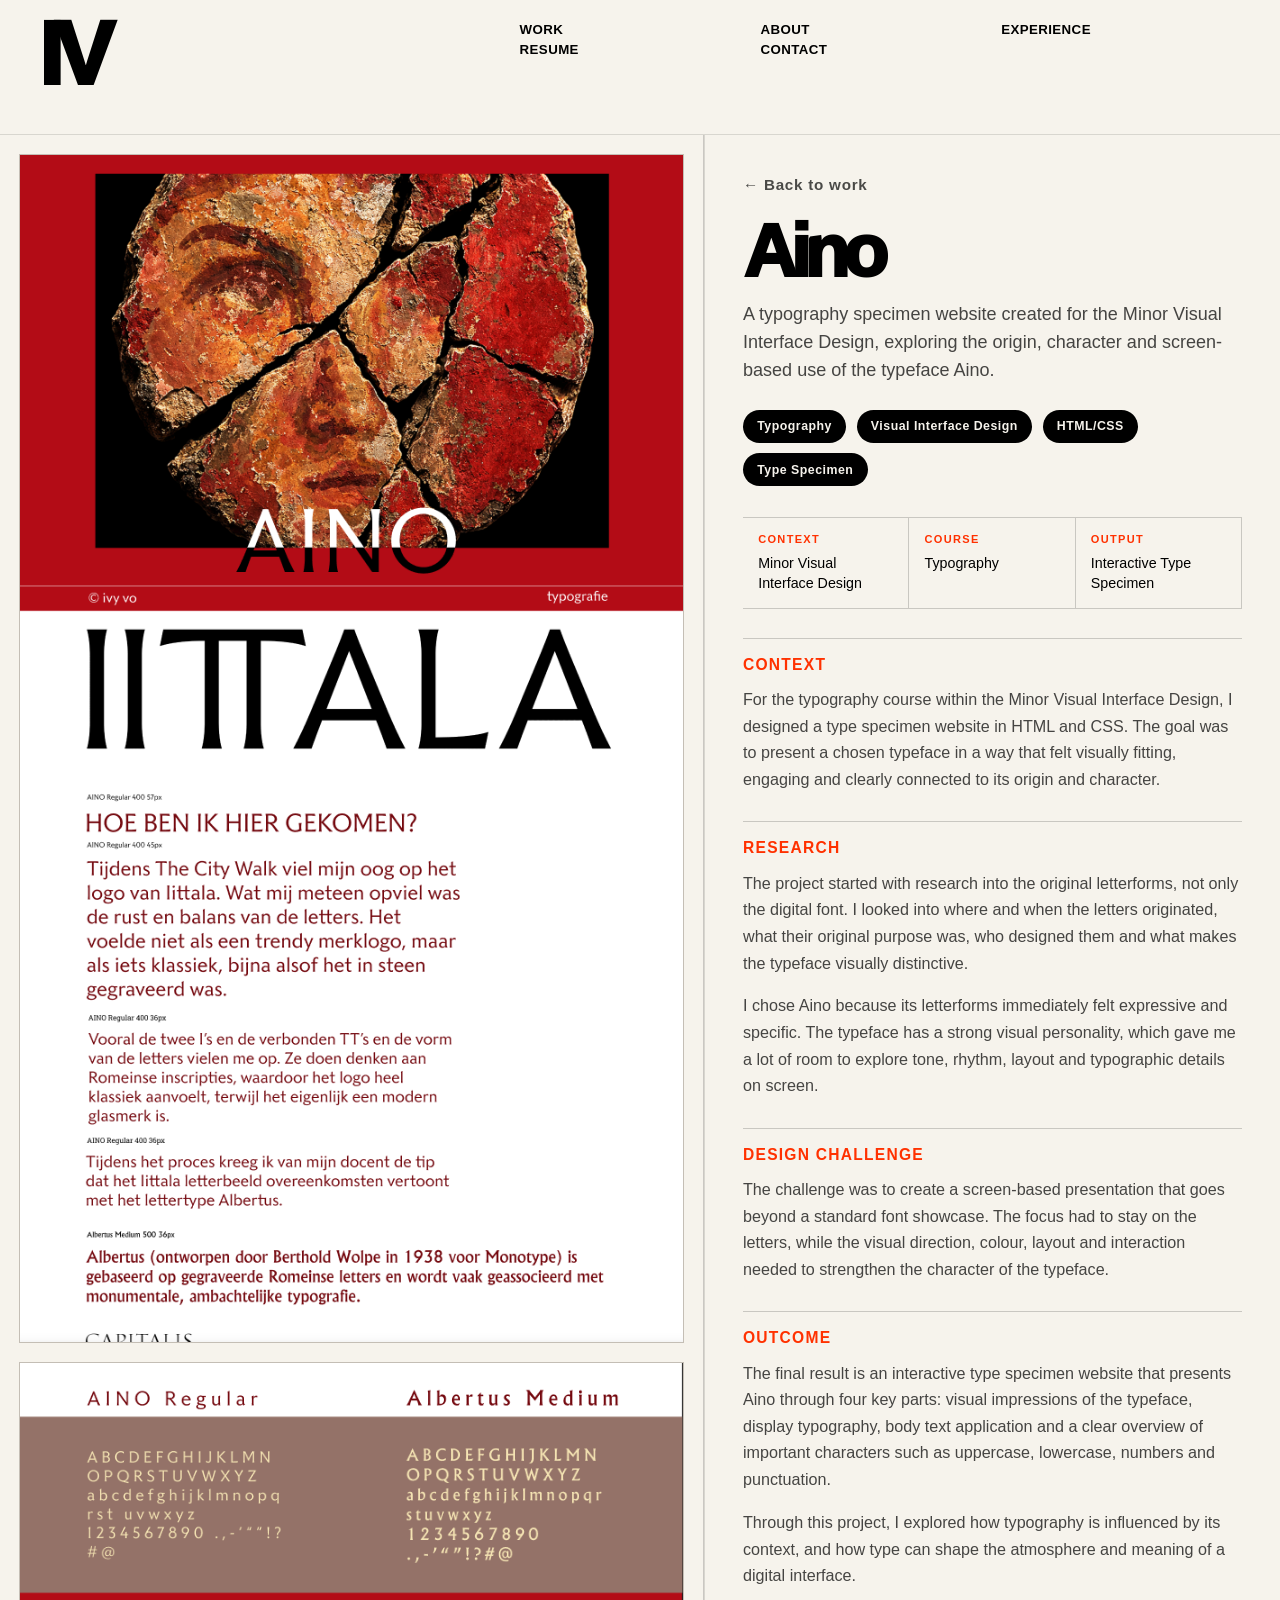
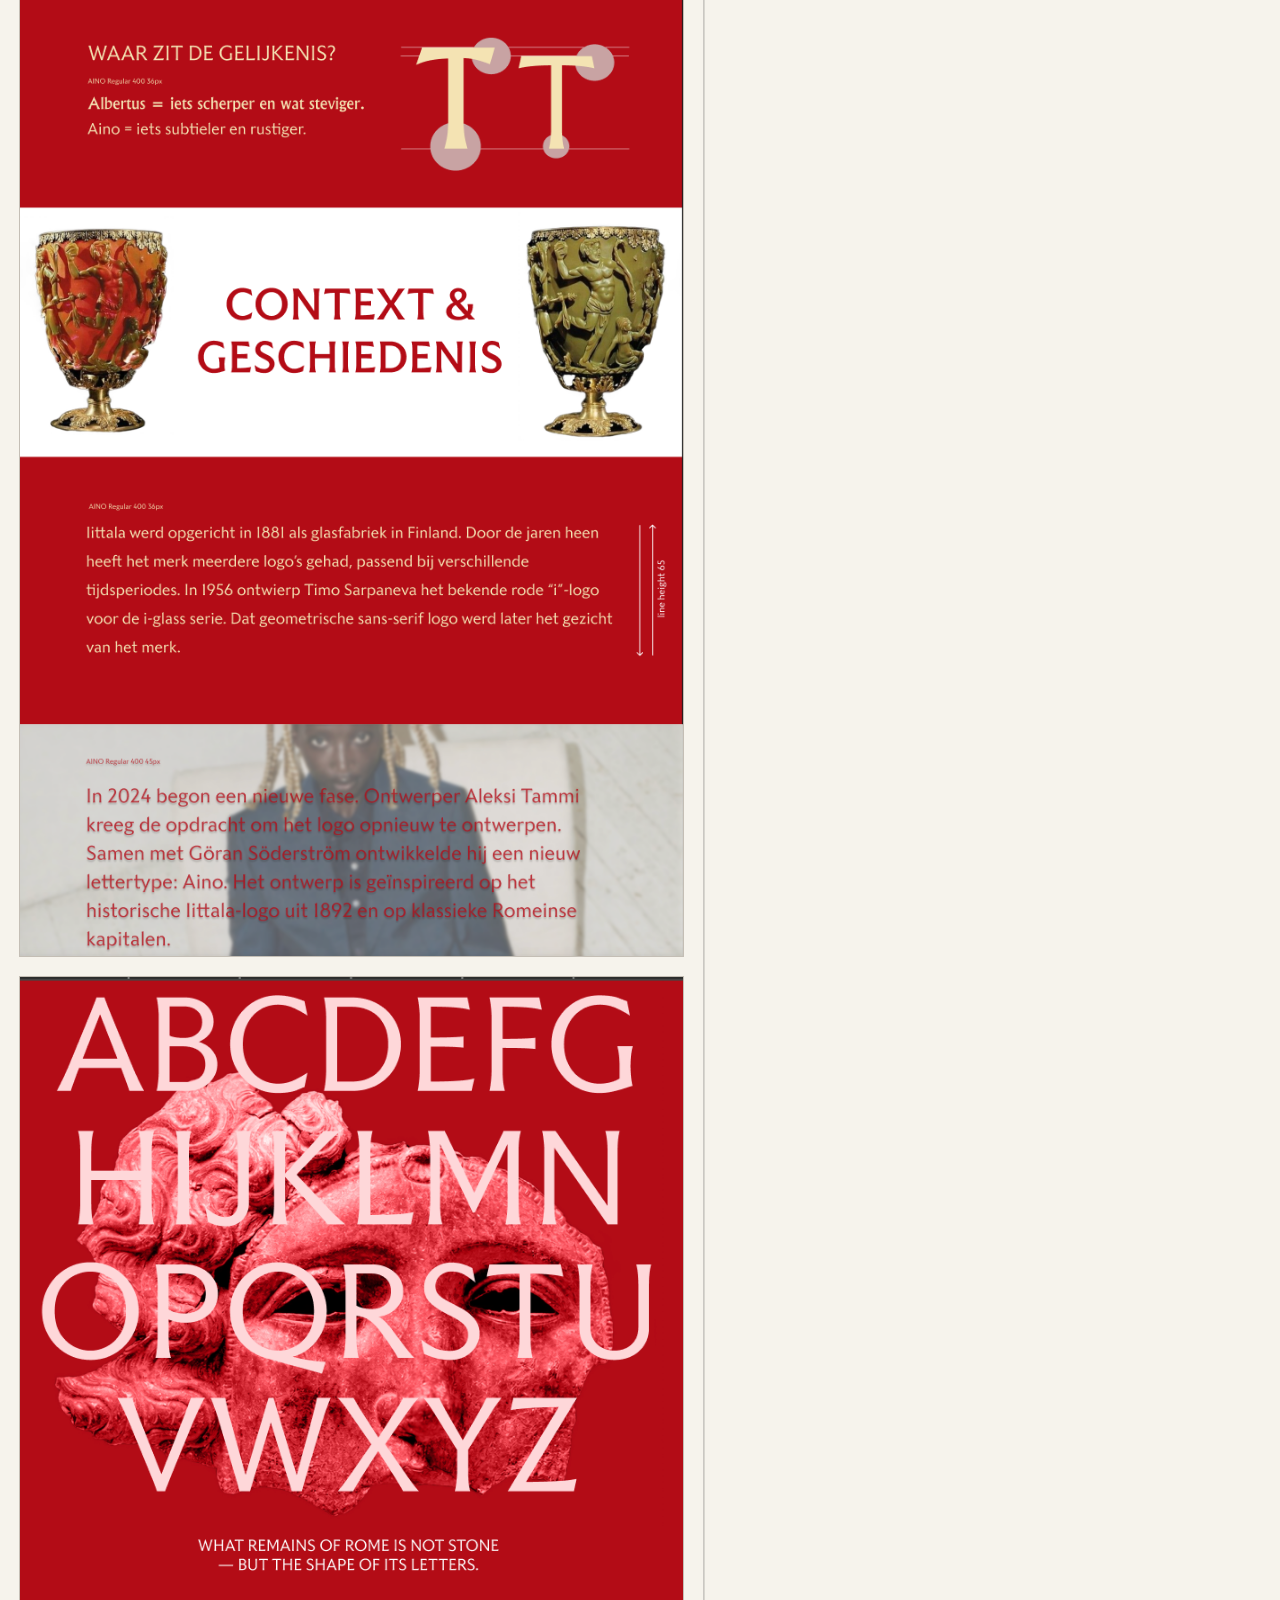
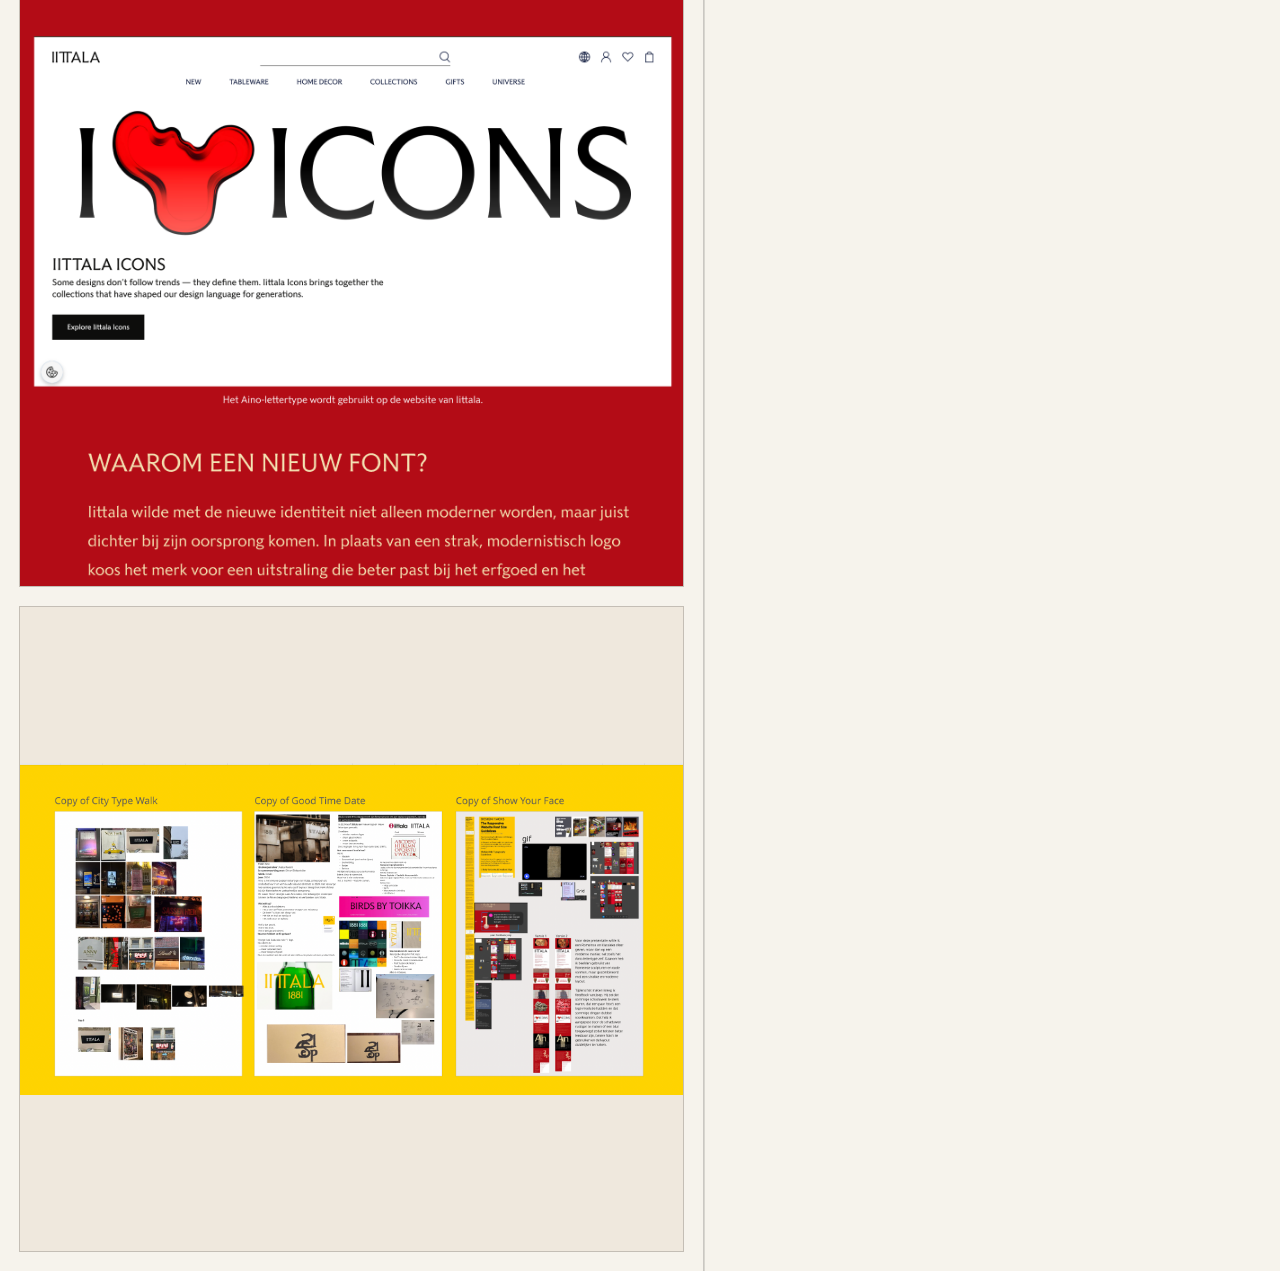
==== aino.html @ 1e5ffb81 "oushh" ====
<!DOCTYPE html>
<html lang="en">
<head>
  <meta charset="UTF-8">

  <meta
    name="viewport"
    content="width=device-width, initial-scale=1.0"
  >

  <title>Aino — Ivy Vo</title>

  <link rel="icon" type="image/png" href="weblogo.png">

  <link rel="stylesheet" href="nav.css">
  <link rel="stylesheet" href="projects.css">
  <link rel="stylesheet" href="style.css">

</head>

<body>

  <!-- NAVBAR -->

  <nav class="top-nav">

    <a href="index.html" class="nav-logo">
      IV
    </a>

    <div class="nav-column desktop-nav">
      <a href="index.html#work">WORK</a>
      <a href="cv.pdf">RESUME</a>
    </div>

    <div class="nav-column desktop-nav">
      <a href="index.html#about">ABOUT</a>
      <a href="index.html#contact">CONTACT</a>
    </div>

    <div class="nav-column desktop-nav">
      <a href="index.html#experience">EXPERIENCE</a>
    </div>

    <button class="menu-toggle" aria-label="Open menu">
      MENU
    </button>

  </nav>

  <!-- MOBILE MENU OVERLAY -->

  <div class="menu-overlay">

    <button class="menu-close" aria-label="Close menu">
      Close ×
    </button>

    <div class="menu-links">

      <a href="index.html#about">
        ABOUT
        <span>01</span>
      </a>

      <a href="index.html#work">
        WORK
        <span>02</span>
      </a>

      <a href="index.html#experience">
        EXPERIENCE
        <span>03</span>
      </a>

      <a href="cv.pdf">
        RESUME
        <span>04</span>
      </a>

      <a href="index.html#contact">
        CONTACT
        <span>05</span>
      </a>

    </div>

    <div class="menu-socials">

      <p>Socials</p>

      <div>
        <a href="https://www.linkedin.com/public-profile/settings/?lipi=urn%3Ali%3Apage%3Ad_flagship3_profile_self_edit_contact_info%3BYmnSw0SLS3mF9ZpnHBcqWw%3D%3D" target="_blank">
          LinkedIn
        </a>

        <a href="mailto:vohtgv@gmail.com">
          Email
        </a>
      </div>

    </div>

  </div>

  <!-- AINO CASE STUDY -->

  <main class="case-page aino-theme">

    <section class="case-media">

      <div class="case-image large reveal-card">
        <img src="img/work/aino-1.png" alt="Aino type specimen website">
      </div>



  <div class="case-image long reveal-card">
    <img src="img/work/aino-2.png" alt="Aino type specimen website">
  </div>
      <div class="case-image reveal-card">
        <img src="img/work/aino-3.png" alt="Aino character overview">
      </div>

      <div class="case-image reveal-card">
        <img src="img/work/miro-aino.png" alt="Aino display type application">
      </div>

     

    </section>

    <aside class="case-info">

      <div class="case-sticky">

        <a href="index.html#work" class="back-link">
          ← Back to work
        </a>

        <h1>
          Aino
        </h1>

        <p class="case-subtitle">
          A typography specimen website created for the Minor Visual Interface Design,
          exploring the origin, character and screen-based use of the typeface Aino.
        </p>

        <div class="case-tags">
          <span>Typography</span>
          <span>Visual Interface Design</span>
          <span>HTML/CSS</span>
          <span>Type Specimen</span>
        </div>

        <div class="case-meta">

          <div>
            <span>Context</span>
            <p>Minor Visual Interface Design</p>
          </div>

          <div>
            <span>Course</span>
            <p>Typography</p>
          </div>

          <div>
            <span>Output</span>
            <p>Interactive Type Specimen</p>
          </div>

        </div>

        <div class="case-text">

          <h2>
            Context
          </h2>

          <p>
            For the typography course within the Minor Visual Interface Design, I designed
            a type specimen website in HTML and CSS. The goal was to present a chosen
            typeface in a way that felt visually fitting, engaging and clearly connected
            to its origin and character.
          </p>

          <h2>
            Research
          </h2>

          <p>
            The project started with research into the original letterforms, not only the
            digital font. I looked into where and when the letters originated, what their
            original purpose was, who designed them and what makes the typeface visually
            distinctive.
          </p>

          <p>
            I chose Aino because its letterforms immediately felt expressive and specific.
            The typeface has a strong visual personality, which gave me a lot of room to
            explore tone, rhythm, layout and typographic details on screen.
          </p>

          <h2>
            Design Challenge
          </h2>

          <p>
            The challenge was to create a screen-based presentation that goes beyond a
            standard font showcase. The focus had to stay on the letters, while the visual
            direction, colour, layout and interaction needed to strengthen the character of
            the typeface.
          </p>

          <h2>
            Outcome
          </h2>

          <p>
            The final result is an interactive type specimen website that presents Aino
            through four key parts: visual impressions of the typeface, display typography,
            body text application and a clear overview of important characters such as
            uppercase, lowercase, numbers and punctuation.
          </p>

          <p>
            Through this project, I explored how typography is influenced by its context,
            and how type can shape the atmosphere and meaning of a digital interface.
          </p>

        </div>

      </div>

    </aside>

  </main>

  <script src="script.js"></script>

</body>
</html>
---- nav.css ----
/* =========================
   NAVBAR
========================= */

.top-nav{
  width:100%;
  height:15vh;

  background:var(--cream);
  color:var(--black);

  display:grid;
  grid-template-columns:2fr 1fr 1fr 1fr;

  align-items:start;

  padding:1.2rem 2rem;

  border-bottom:0.02rem solid rgba(0,0,0,.12);

  position:relative;
  z-index:200;
}

.nav-logo{
  color:var(--black);

  text-decoration:none;

  font-size:clamp(3rem, 7vw, 7rem);

  line-height:.7;

  font-weight:950;

  letter-spacing:-0.1em;
}

.nav-column{
  display:flex;
  flex-direction:column;

  gap:.35rem;
}

.nav-column a{
  color:var(--black);

  text-decoration:none;

  font-size:clamp(.7rem, .85vw, .9rem);

  font-weight:800;

  letter-spacing:.03em;

  line-height:1;

  width:fit-content;

  transition:.25s ease;
}

.nav-column a:hover{
  color:var(--primary-red);

  transform:translateX(.2rem);
}

/* MENU BUTTON */

.menu-toggle{
  display:none;

  background:none;
  border:none;

  color:var(--black);

  font-size:.85rem;
  font-weight:900;

  letter-spacing:.08em;

  cursor:pointer;
}

/* =========================
   FULLSCREEN MENU OVERLAY
========================= */

.menu-overlay{
  position:fixed;

  inset:0;

  width:100vw;
  height:100svh;

  background:#EDECEA;
  color:var(--black);

  z-index:999;

  padding:1rem;

  display:flex;
  flex-direction:column;
  justify-content:space-between;

  overflow:hidden;

  opacity:0;
  pointer-events:none;

  transform:translateY(-1rem);

  transition:
    opacity .45s ease,
    transform .45s ease;
}

.menu-overlay.is-open{
  opacity:1;
  pointer-events:auto;

  transform:translateY(0);
}

/* CLOSE */

.menu-close{
  position:absolute;

  top:1rem;
  right:1rem;

  background:rgba(255,255,255,.2);

  border:1px solid rgba(0,0,0,.08);

  padding:.9rem 1.15rem;

  color:var(--black);

  font-size:clamp(.85rem, 2.6vw, 1rem);
  font-weight:800;

  cursor:pointer;

  z-index:20;

  transition:.3s ease;
}

.menu-close:hover{
  color:var(--primary-orange);
}

/* BIG LINKS */

.menu-links{
  margin-top:5.8rem;

  display:flex;
  flex-direction:column;

  width:100%;

  overflow:hidden;
}

.menu-links a{
  position:relative;

  display:block;

  width:fit-content;
  max-width:calc(100vw - 3rem);

  color:var(--black);

  text-decoration:none;

  font-size:clamp(2.6rem, 11.5vw, 8rem);

  line-height:.92;

  font-weight:500;

  letter-spacing:-.065em;

  white-space:nowrap;

  transition:.35s ease;
}

.menu-links a span{
  position:absolute;

  top:.08em;
  right:-2.05rem;

  color:var(--primary-orange);

  font-size:clamp(.78rem, 2.6vw, 1.25rem);

  line-height:1;

  letter-spacing:-.04em;
}

.menu-links a:hover{
  color:var(--primary-red);

  transform:translateX(.25rem);
}

/* SOCIALS */

.menu-socials{
  width:100%;
  max-width:48rem;

  padding-bottom:.3rem;
}

.menu-socials p{
  color:var(--primary-orange);

  font-size:clamp(.9rem, 3vw, 1rem);
  font-weight:800;

  margin-bottom:.8rem;
}

.menu-socials div{
  display:flex;
  flex-wrap:wrap;

  gap:.8rem 1.4rem;
}

.menu-socials a{
  color:var(--black);

  text-decoration:none;

  font-size:clamp(1.1rem, 4.5vw, 1.8rem);

  font-weight:600;

  transition:.3s ease;
}

.menu-socials a:hover{
  color:var(--primary-orange);
}

/* =========================
   RESPONSIVE NAV
========================= */

@media(max-width:900px){

  .top-nav{
    height:auto;

    grid-template-columns:1fr auto;

    align-items:center;

    padding:1rem 1.2rem;
  }

  .desktop-nav{
    display:none;
  }

  .menu-toggle{
    display:block;
  }

  .nav-logo{
    font-size:4rem;
  }
}

/* MOBILE MENU */

@media(max-width:650px){

  .menu-overlay{
    padding:1rem;
  }

  .menu-links{
    margin-top:6rem;
  }

  .menu-links a{
    font-size:clamp(2.55rem, 12vw, 5.4rem);

    line-height:.92;

    letter-spacing:-.06em;

    max-width:calc(100vw - 2.5rem);
  }

  .menu-links a span{
    right:-.8rem;

    font-size:.82rem;
  }
}

@media(max-width:430px){

  .menu-close{
    padding:.8rem 1rem;

    font-size:.9rem;
  }

  .menu-links{
    margin-top:5.6rem;
  }

  .menu-links a{
    font-size:clamp(2.35rem, 11vw, 4.3rem);

    line-height:.95;

    letter-spacing:-.045em;
  }

  .menu-links a span{
    right:-.65rem;

    font-size:.72rem;
  }

  .menu-socials p{
    margin-bottom:.65rem;
  }

  .menu-socials div{
    gap:.7rem 1.2rem;
  }

  .menu-socials a{
    font-size:1.1rem;
  }
}

@media(max-width:360px){

  .menu-links{
    margin-top:5.3rem;
  }

  .menu-links a{
    font-size:clamp(2rem, 10.5vw, 3.7rem);

    letter-spacing:-.035em;
  }

  .menu-links a span{
    right:-.5rem;

    font-size:.65rem;
  }

  .menu-socials a{
    font-size:1rem;
  }
}

/* =========================
   FOOTER TITLE
========================= */

.footer-title{
  width:100%;

  background:var(--cream);
  color:var(--black);

  text-align:center;

  padding:1.2rem 1rem;

  font-size:clamp(.65rem, .8vw, .9rem);

  line-height:1.05;

  font-weight:950;

  letter-spacing:-.03em;

  border-top:1px solid var(--black);
}

/* =========================
   INLINE CSS ARROW
========================= */

.contact-link{
  display:inline-flex;
  align-items:center;
  gap:.45rem;
}

.inline-arrow{
  width:.8rem;
  height:.8rem;

  position:relative;

  display:inline-block;

  flex-shrink:0;
}

.inline-arrow::before{
  content:"";

  position:absolute;

  width:.55rem;
  height:.55rem;

  top:.05rem;
  right:0;

  border-top:2px solid currentColor;
  border-right:2px solid currentColor;

  transform:rotate(45deg);
}

.inline-arrow::after{
  content:"";

  position:absolute;

  width:.75rem;
  height:2px;

  left:0;
  top:.42rem;

  background:currentColor;
}
---- projects.css ----
/* =========================
   RESET
========================= */

*{
  margin:0;
  padding:0;
  box-sizing:border-box;
}

/* =========================
   COLOR SYSTEM
========================= */

:root{
  --primary-red:#C4001C;
  --primary-orange:#FF3100;
  --secondary-blue:#2B3EF7;
  --gray:#A7A7A7;
  --black:#000000;
  --white:#FFFFFF;
  --cream:#F6F3EC;
}

html{
  font-size:19px;
  scroll-behavior:smooth;
}

body{

  font-family:
  "Helvetica Neue",
  Helvetica,
  Arial,
  sans-serif;

  color:var(--black);

  overflow-x:hidden;
}



/* =========================
   CASE STUDY PAGE
========================= */

.case-page{
  min-height:100vh;

  display:grid;
  grid-template-columns:55% 45%;

  background:var(--black);
  color:var(--white);
}

/* LEFT SIDE MEDIA */

.case-media{
  min-height:100vh;

  padding:1rem;

  display:flex;
  flex-direction:column;

  gap:1rem;

  border-right:1px solid rgba(255,255,255,.18);
}

.case-image{
  width:100%;

  background:#080808;

  border:1px solid rgba(255,255,255,.18);

  overflow:hidden;

  display:flex;
  align-items:center;
  justify-content:center;
}

.case-image.large{
  min-height:42rem;
}

.case-image img{
  width:100%;
  height:100%;

  display:block;

  object-fit:contain;
}

.case-image:not(.large){
  min-height:34rem;
}

/* RIGHT SIDE TEXT */

.case-info{
  min-height:100vh;

  padding:2rem;

  border-left:1px solid rgba(255,255,255,.08);
}

.case-sticky{
  position:sticky;

  top:2rem;

  max-width:44rem;
}

/* BACK */

.back-link{
  display:inline-block;

  color:rgba(255,255,255,.7);

  text-decoration:none;

  font-size:.8rem;
  font-weight:800;

  letter-spacing:.05em;

  margin-bottom:1.5rem;

  transition:.3s ease;
}

.back-link:hover{
  color:var(--primary-orange);

  transform:translateX(-.2rem);
}

/* TITLE */

.case-sticky h1{
  font-size:clamp(3.4rem, 5.8vw, 6.5rem);

  line-height:.82;

  font-weight:500;

  letter-spacing:-.08em;

  margin-bottom:1rem;
}

.case-subtitle{
  max-width:38rem;

  color:rgba(255,255,255,.72);

  font-size:.95rem;

  line-height:1.55;

  margin-bottom:1.3rem;
}

/* TAGS */

.case-tags{
  display:flex;
  flex-wrap:wrap;

  gap:.55rem;

  margin-bottom:1.6rem;
}

.case-tags span{
  padding:.5rem .75rem;

  border-radius:999px;

  background:var(--white);
  color:var(--black);

  font-size:.65rem;
  font-weight:900;

  letter-spacing:.04em;
}

.case-tags span:hover{
  background:var(--primary-orange);
  color:var(--white);
}

/* META */

.case-meta{
  display:grid;
  grid-template-columns:repeat(3, 1fr);

  border-top:1px solid rgba(255,255,255,.18);
  border-bottom:1px solid rgba(255,255,255,.18);

  margin-bottom:1.5rem;
}

.case-meta div{
  padding:.8rem;

  border-right:1px solid rgba(255,255,255,.18);
}

.case-meta div:last-child{
  border-right:none;
}

.case-meta span{
  display:block;

  color:var(--primary-orange);

  font-size:.58rem;
  font-weight:900;

  letter-spacing:.12em;

  text-transform:uppercase;

  margin-bottom:.5rem;
}

.case-meta p{
  color:var(--white);

  font-size:.75rem;

  line-height:1.35;
}

/* TEXT */

.case-text{
  max-width:40rem;
}

.case-text h2{
  color:var(--white);

  font-size:.82rem;

  font-weight:900;

  letter-spacing:.08em;

  text-transform:uppercase;

  margin:1.5rem 0 .65rem;

  padding-top:.9rem;

  border-top:1px solid rgba(255,255,255,.18);
}

.case-text p{
  color:rgba(255,255,255,.72);

  font-size:.85rem;

  line-height:1.65;

  margin-bottom:.85rem;
}

.case-text strong{
  color:var(--white);
}

/* =========================
   CASE PAGE RESPONSIVE
========================= */

@media(max-width:1000px){

  .case-page{
    grid-template-columns:1fr;
  }

  .case-media{
    border-right:none;
    border-bottom:1px solid rgba(255,255,255,.18);
  }

  .case-info{
    border-left:none;
  }

  .case-sticky{
    position:relative;
    top:0;

    max-width:100%;
  }

  .case-image.large,
  .case-image:not(.large){
    min-height:auto;
    aspect-ratio:16 / 10;
  }
}

@media(max-width:650px){

  .case-media{
    padding:.8rem;
  }

  .case-info{
    padding:1.2rem;
  }

  .case-sticky h1{
    font-size:clamp(3.2rem, 17vw, 5.8rem);
  }

  .case-meta{
    grid-template-columns:1fr;
  }

  .case-meta div{
    border-right:none;
    border-bottom:1px solid rgba(255,255,255,.18);
  }

  .case-meta div:last-child{
    border-bottom:none;
  }

  .case-image.large,
  .case-image:not(.large){
    aspect-ratio:1 / 1;
  }
}
/* CASE VIDEO */

.case-video{
  width:100%;

  background:#080808;

  border:1px solid rgba(255,255,255,.18);

  overflow:hidden;

  display:flex;
  align-items:center;
  justify-content:center;
}

.case-video.large{
  min-height:42rem;
}

.case-video video{
  width:100%;
  height:100%;

  display:block;

  object-fit:contain;

  background:#080808;
}

/* CASE BUTTON */

.case-actions{
  margin:0 0 1.6rem;
}

.case-button{
  width:fit-content;

  display:flex;
  align-items:center;
  gap:.8rem;

  text-decoration:none;

  color:var(--cream);
  background:transparent;

  border:1px solid var(--cream);
  border-radius:999px;

  padding:.7rem .85rem .7rem 1rem;

  font-size:.75rem;
  font-weight:900;

  letter-spacing:.04em;

  transition:.35s ease;
}

.case-button:hover{
  color:var(--primary-orange);
  border-color:var(--primary-orange);

  transform:translateY(-.15rem);
}

.case-button span:last-child{
  width:2rem;
  height:2rem;



  display:flex;
  align-items:center;
  justify-content:center;

 

  color:var(--cream);

  transition:.35s ease;
}

.case-button:hover span:last-child{
  border-color:var(--primary-orange);
  color:var(--primary-orange);

  transform:rotate(45deg);
}
@media(max-width:1000px){

  .case-video.large{
    min-height:auto;
    aspect-ratio:16 / 10;
  }
}

@media(max-width:650px){

  .case-video.large{
    aspect-ratio:1 / 1;
  }
}


/* =========================
   THE MORNING BREW THEME
   Uses same case-page layout
========================= */

.brew-theme{
  background:#F6EDCA;
  color:#3E2723;
}

.brew-theme .case-media{
  border-right:1px solid rgba(62,39,35,.25);
}

.brew-theme .case-image,
.brew-theme .case-video{
  background:#D9D0BD;
  border:1px solid rgba(62,39,35,.25);
}

.brew-theme .case-image img,
.brew-theme .case-video video{
  background:#D9D0BD;
}

.brew-theme .case-info{
  border-left:1px solid rgba(62,39,35,.18);
}

.brew-theme .back-link{
  color:#3E2723;
}

.brew-theme .back-link:hover{
  color:#B00005;
}

.brew-theme .case-sticky h1{
  color:#3E2723;
  font-weight:950;
}

.brew-theme .case-subtitle{
  color:rgba(62,39,35,.78);
}

.brew-theme .case-tags span{
  background:#3E2723;
  color:#F6EDCA;
}

.brew-theme .case-tags span:hover{
  background:#B00005;
  color:#FFFFFF;
}

.brew-theme .case-meta{
  border-top:1px solid rgba(62,39,35,.25);
  border-bottom:1px solid rgba(62,39,35,.25);
}

.brew-theme .case-meta div{
  border-right:1px solid rgba(62,39,35,.25);
}

.brew-theme .case-meta div:last-child{
  border-right:none;
}

.brew-theme .case-meta span{
  color:#B00005;
}

.brew-theme .case-meta p{
  color:#3E2723;
}

.brew-theme .case-text h2{
  color:#B00005;
  border-top:1px solid rgba(62,39,35,.25);
}

.brew-theme .case-text p{
  color:rgba(62,39,35,.78);
}

.brew-theme .case-text strong{
  color:#3E2723;
}

/* button theme */

.brew-theme .case-button{
  color:#3E2723;
  border:1px solid #3E2723;
}

.brew-theme .case-button span:last-child{
  color:#3E2723;
}

.brew-theme .case-button:hover{
  color:#B00005;
  border-color:#B00005;
}

.brew-theme .case-button:hover span:last-child{
  color:#B00005;
}

/* responsive border fixes */

@media(max-width:1000px){

  .brew-theme .case-media{
    border-right:none;
    border-bottom:1px solid rgba(62,39,35,.25);
  }

  .brew-theme .case-info{
    border-left:none;
  }
}

@media(max-width:650px){

  .brew-theme .case-meta div{
    border-right:none;
    border-bottom:1px solid rgba(62,39,35,.25);
  }

  .brew-theme .case-meta div:last-child{
    border-bottom:none;
  }
}

/* =========================
   PARASITE / LIVING ABOVE THEME
   Uses same case-page layout
========================= */

.parasite-theme{
  background:#050505;
  color:#F6F3EC;
}

.parasite-theme .case-media{
  border-right:1px solid rgba(246,243,236,.18);
  background:
    linear-gradient(
      180deg,
      #111 0%,
      #050505 45%,
      #000 100%
    );
}

.parasite-theme .case-image,
.parasite-theme .case-video{
  background:#0A0A0A;
  border:1px solid rgba(246,243,236,.18);
}

.parasite-theme .case-image img,
.parasite-theme .case-video video{
  background:#0A0A0A;
}

.parasite-theme .case-info{
  border-left:1px solid rgba(246,243,236,.08);
  background:
    radial-gradient(
      circle at top right,
      rgba(196,0,28,.18),
      transparent 35%
    ),
    #050505;
}

.parasite-theme .back-link{
  color:var(--cream);
}

.parasite-theme .back-link:hover{
  color:var(--primary-red);
}

.parasite-theme .case-sticky h1{
  color:#F6F3EC;

  font-weight:950;

  letter-spacing:-.09em;
}

.parasite-theme .case-subtitle{
  color:rgba(246,243,236,.72);
}

.parasite-theme .case-tags span{
  background:#F6F3EC;
  color:#050505;
}

.parasite-theme .case-tags span:hover{
  background:var(--primary-red);
  color:#F6F3EC;
}

.parasite-theme .case-meta{
  border-top:1px solid rgba(246,243,236,.18);
  border-bottom:1px solid rgba(246,243,236,.18);
}

.parasite-theme .case-meta div{
  border-right:1px solid rgba(246,243,236,.18);
}

.parasite-theme .case-meta div:last-child{
  border-right:none;
}

.parasite-theme .case-meta span{
  color:var(--primary-red);
}

.parasite-theme .case-meta p{
  color:#F6F3EC;
}

.parasite-theme .case-text h2{
  color:var(--primary-red);

  border-top:1px solid rgba(246,243,236,.18);
}

.parasite-theme .case-text p{
  color:rgba(246,243,236,.72);
}

.parasite-theme .case-text strong{
  color:#F6F3EC;
}

.parasite-theme .case-button{
  color:#F6F3EC;

  border:1px solid rgba(246,243,236,.7);
}

.parasite-theme .case-button span:last-child{
  color:#F6F3EC;
}

.parasite-theme .case-button:hover{
  color:var(--primary-red);
  border-color:var(--primary-red);
}

.parasite-theme .case-button:hover span:last-child{
  color:var(--primary-red);
}

/* responsive border fixes */

@media(max-width:1000px){

  .parasite-theme .case-media{
    border-right:none;
    border-bottom:1px solid rgba(246,243,236,.18);
  }

  .parasite-theme .case-info{
    border-left:none;
  }
}

@media(max-width:650px){

  .parasite-theme .case-meta div{
    border-right:none;
    border-bottom:1px solid rgba(246,243,236,.18);
  }

  .parasite-theme .case-meta div:last-child{
    border-bottom:none;
  }
}

/* =========================
   BLENDER / POOLHOUSE THEME
   Uses same case-page layout
========================= */

.blender-theme{
  background:#05030A;
  color:#F6F3EC;
}

.blender-theme .case-media{
  border-right:1px solid rgba(246,243,236,.16);

  background:
    radial-gradient(
      circle at 20% 10%,
      rgba(43,62,247,.22),
      transparent 32%
    ),
    radial-gradient(
      circle at 80% 40%,
      rgba(255,49,0,.18),
      transparent 35%
    ),
    #05030A;
}

.blender-theme .case-image,
.blender-theme .case-video{
  background:#080612;

  border:1px solid rgba(246,243,236,.18);

  box-shadow:
    0 0 2rem rgba(43,62,247,.08),
    0 0 3rem rgba(255,49,0,.06);
}

.blender-theme .case-image img,
.blender-theme .case-video video{
  background:#080612;
}

.blender-theme .case-info{
  border-left:1px solid rgba(246,243,236,.08);

  background:
    radial-gradient(
      circle at top right,
      rgba(43,62,247,.2),
      transparent 38%
    ),
    radial-gradient(
      circle at bottom left,
      rgba(255,49,0,.15),
      transparent 35%
    ),
    #05030A;
}

.blender-theme .back-link{
  color:rgba(246,243,236,.68);
}

.blender-theme .back-link:hover{
  color:var(--secondary-blue);
}

.blender-theme .case-sticky h1{
  color:#F6F3EC;

  font-weight:950;

  letter-spacing:-.085em;

  text-shadow:
    0 0 1.5rem rgba(43,62,247,.18);
}

.blender-theme .case-subtitle{
  color:rgba(246,243,236,.72);
}

.blender-theme .case-tags span{
  background:#F6F3EC;
  color:#05030A;
}

.blender-theme .case-tags span:hover{
  background:var(--secondary-blue);
  color:#FFFFFF;
}

.blender-theme .case-tags span:nth-child(2):hover,
.blender-theme .case-tags span:nth-child(4):hover{
  background:var(--primary-orange);
}

.blender-theme .case-meta{
  border-top:1px solid rgba(246,243,236,.18);
  border-bottom:1px solid rgba(246,243,236,.18);
}

.blender-theme .case-meta div{
  border-right:1px solid rgba(246,243,236,.18);
}

.blender-theme .case-meta div:last-child{
  border-right:none;
}

.blender-theme .case-meta span{
  color:var(--secondary-blue);
}

.blender-theme .case-meta p{
  color:#F6F3EC;
}

.blender-theme .case-text h2{
  color:var(--primary-orange);

  border-top:1px solid rgba(246,243,236,.18);
}

.blender-theme .case-text p{
  color:rgba(246,243,236,.72);
}

.blender-theme .case-text strong{
  color:#F6F3EC;
}

.blender-theme .case-button{
  color:#F6F3EC;

  border:1px solid rgba(246,243,236,.7);
}

.blender-theme .case-button:hover{
  color:var(--secondary-blue);
  border-color:var(--secondary-blue);
}

.blender-theme .case-button:hover span:last-child{
  color:var(--secondary-blue);
}

/* responsive border fixes */

@media(max-width:1000px){

  .blender-theme .case-media{
    border-right:none;
    border-bottom:1px solid rgba(246,243,236,.18);
  }

  .blender-theme .case-info{
    border-left:none;
  }
}

@media(max-width:650px){

  .blender-theme .case-meta div{
    border-right:none;
    border-bottom:1px solid rgba(246,243,236,.18);
  }

  .blender-theme .case-meta div:last-child{
    border-bottom:none;
  }
}

/* aino */
/* =========================
   AINO TYPOGRAPHY THEME
========================= */

.aino-theme{
  background:var(--cream);
  color:var(--black);
}

.aino-theme .case-media{
  background:var(--cream);
  border-right:1px solid rgba(0,0,0,.18);
}

.aino-theme .case-image,
.aino-theme .case-video{
  background:#EFE8DD;
  border:1px solid rgba(0,0,0,.18);
}

.aino-theme .case-info{
  background:var(--cream);
  border-left:1px solid rgba(0,0,0,.12);
}

.aino-theme .back-link{
  color:rgba(0,0,0,.7);
}

.aino-theme .back-link:hover{
  color:var(--primary-orange);
}

.aino-theme .case-sticky h1{
  color:var(--black);
  font-weight:950;
  letter-spacing:-.09em;
}

.aino-theme .case-subtitle,
.aino-theme .case-text p{
  color:rgba(0,0,0,.72);
}

.aino-theme .case-tags span{
  background:var(--black);
  color:var(--cream);
}

.aino-theme .case-tags span:hover{
  background:var(--primary-orange);
  color:var(--white);
}

.aino-theme .case-meta{
  border-top:1px solid rgba(0,0,0,.18);
  border-bottom:1px solid rgba(0,0,0,.18);
}

.aino-theme .case-meta div{
  border-right:1px solid rgba(0,0,0,.18);
}

.aino-theme .case-meta span{
  color:var(--primary-orange);
}

.aino-theme .case-meta p,
.aino-theme .case-text strong{
  color:var(--black);
}

.aino-theme .case-text h2{
  color:var(--primary-orange);
  border-top:1px solid rgba(0,0,0,.18);
}


/* beeldtaal */
/* =========================
   VISUAL LANGUAGE / BEELDTAAL THEME
========================= */

.visual-language-theme{
  background:#F6F3EC;
  color:#000;
}

.visual-language-theme .case-media{
  background:#F6F3EC;
  border-right:1px solid rgba(0,0,0,.18);
}

.visual-language-theme .case-image,
.visual-language-theme .case-video{
  background:#EDECEA;
  border:1px solid rgba(0,0,0,.18);
}

.visual-language-theme .case-info{
  background:
    radial-gradient(circle at top right,rgba(196,0,28,.16),transparent 36%),
    #F6F3EC;
  border-left:1px solid rgba(0,0,0,.12);
}

.visual-language-theme .back-link{
  color:rgba(0,0,0,.65);
}

.visual-language-theme .back-link:hover{
  color:var(--primary-red);
}

.visual-language-theme .case-sticky h1{
  color:#000;
  font-weight:950;
  letter-spacing:-.085em;
}

.visual-language-theme .case-subtitle{
  color:rgba(0,0,0,.72);
}

.visual-language-theme .case-tags span{
  background:#000;
  color:#F6F3EC;
}

.visual-language-theme .case-tags span:hover{
  background:var(--primary-red);
  color:#fff;
}

.visual-language-theme .case-meta{
  border-top:1px solid rgba(0,0,0,.18);
  border-bottom:1px solid rgba(0,0,0,.18);
}

.visual-language-theme .case-meta div{
  border-right:1px solid rgba(0,0,0,.18);
}

.visual-language-theme .case-meta div:last-child{
  border-right:none;
}

.visual-language-theme .case-meta span{
  color:var(--primary-red);
}

.visual-language-theme .case-meta p{
  color:#000;
}

.visual-language-theme .case-text h2{
  color:var(--primary-red);
  border-top:1px solid rgba(0,0,0,.18);
}

.visual-language-theme .case-text p{
  color:rgba(0,0,0,.72);
}

.visual-language-theme .case-text strong{
  color:#000;
}

@media(max-width:1000px){

  .visual-language-theme .case-media{
    border-right:none;
    border-bottom:1px solid rgba(0,0,0,.18);
  }

  .visual-language-theme .case-info{
    border-left:none;
  }
}

@media(max-width:650px){

  .visual-language-theme .case-meta div{
    border-right:none;
    border-bottom:1px solid rgba(0,0,0,.18);
  }

  .visual-language-theme .case-meta div:last-child{
    border-bottom:none;
  }
}

/* =========================
   INTERFACE MOTION THEME
========================= */

.motion-theme{
  background:#050505;
  color:#F6F3EC;
}

.motion-theme .case-media{
  background:
    radial-gradient(circle at 20% 10%,rgba(255,49,0,.24),transparent 30%),
    radial-gradient(circle at 85% 45%,rgba(43,62,247,.22),transparent 34%),
    #050505;

  border-right:1px solid rgba(246,243,236,.16);
}

.motion-theme .case-image,
.motion-theme .case-video{
  background:#080808;
  border:1px solid rgba(246,243,236,.18);
  box-shadow:
    0 0 2rem rgba(255,49,0,.08),
    0 0 3rem rgba(43,62,247,.07);
}

.motion-theme .case-info{
  background:
    radial-gradient(circle at top right,rgba(255,49,0,.18),transparent 36%),
    radial-gradient(circle at bottom left,rgba(43,62,247,.16),transparent 35%),
    #050505;

  border-left:1px solid rgba(246,243,236,.08);
}

.motion-theme .back-link{
  color:rgba(246,243,236,.68);
}

.motion-theme .back-link:hover{
  color:var(--primary-orange);
}

.motion-theme .case-sticky h1{
  color:#F6F3EC;
  font-weight:950;
  letter-spacing:-.085em;
}

.motion-theme .case-subtitle{
  color:rgba(246,243,236,.72);
}

.motion-theme .case-tags span{
  background:#F6F3EC;
  color:#050505;
}

.motion-theme .case-tags span:hover{
  background:var(--primary-orange);
  color:#FFFFFF;
}

.motion-theme .case-tags span:nth-child(2):hover,
.motion-theme .case-tags span:nth-child(4):hover{
  background:var(--secondary-blue);
}

.motion-theme .case-meta{
  border-top:1px solid rgba(246,243,236,.18);
  border-bottom:1px solid rgba(246,243,236,.18);
}

.motion-theme .case-meta div{
  border-right:1px solid rgba(246,243,236,.18);
}

.motion-theme .case-meta div:last-child{
  border-right:none;
}

.motion-theme .case-meta span{
  color:var(--primary-orange);
}

.motion-theme .case-meta p{
  color:#F6F3EC;
}

.motion-theme .case-text h2{
  color:var(--primary-orange);
  border-top:1px solid rgba(246,243,236,.18);
}

.motion-theme .case-text p{
  color:rgba(246,243,236,.72);
}

.motion-theme .case-text strong{
  color:#F6F3EC;
}

.motion-theme .case-button{
  color:#F6F3EC;
  border-color:rgba(246,243,236,.75);
}

.motion-theme .case-button:hover{
  color:var(--primary-orange);
  border-color:var(--primary-orange);
}

@media(max-width:1000px){

  .motion-theme .case-media{
    border-right:none;
    border-bottom:1px solid rgba(246,243,236,.18);
  }

  .motion-theme .case-info{
    border-left:none;
  }
}

@media(max-width:650px){

  .motion-theme .case-meta div{
    border-right:none;
    border-bottom:1px solid rgba(246,243,236,.18);
  }

  .motion-theme .case-meta div:last-child{
    border-bottom:none;
  }
}
---- style.css ----
/* =========================
   RESET
========================= */

*{
  margin:0;
  padding:0;
  box-sizing:border-box;
}

/* =========================
   COLOR SYSTEM
========================= */

:root{
  --primary-red:#C4001C;
  --primary-orange:#FF3100;
  --secondary-blue:#2B3EF7;
  --gray:#A7A7A7;
  --black:#000000;
  --white:#FFFFFF;
  --cream:#F6F3EC;
}



body{

  font-family:
  "Helvetica Neue",
  Helvetica,
  Arial,
  sans-serif;

  color:var(--black);

  overflow-x:hidden;
}
/* scroll */
/* =========================
   SMOOTH SCROLL + REVEAL EFFECTS
========================= */

html{
  scroll-behavior:smooth;
  font-size:19px;

}

/* base reveal */

.reveal-section,
.reveal-card{
  opacity:0;

  transform:translateY(2.5rem);

  transition:
    opacity .9s cubic-bezier(.22,1,.36,1),
    transform .9s cubic-bezier(.22,1,.36,1);

  will-change:opacity, transform;
}

.reveal-section.is-visible,
.reveal-card.is-visible{
  opacity:1;

  transform:translateY(0);
}

/* stagger project cards */

.project-card.reveal-card:nth-child(1){
  transition-delay:.05s;
}

.project-card.reveal-card:nth-child(2){
  transition-delay:.12s;
}

.project-card.reveal-card:nth-child(3){
  transition-delay:.19s;
}

.project-card.reveal-card:nth-child(4){
  transition-delay:.26s;
}

/* about stagger */

.about-image-card.reveal-card{
  transition-delay:.08s;
}

.about-content-card.reveal-card{
  transition-delay:.18s;
}

/* subtle hover polish */

.project-card,
.about-image-card,
.about-content-card,
.resume-button,
.contact-link,
.case-button{
  will-change:transform;
}

.project-card:hover{
  transform:translateY(-.35rem);
}

/* landing video smooth floating */

.landing-video{
  transition:
    transform .7s cubic-bezier(.22,1,.36,1),
    opacity .5s ease;

  will-change:transform;
}

/* tiny labels cinematic entrance */

.tiny-label,
.center-text,
.big-name{
  animation:landingFadeUp 1.1s cubic-bezier(.22,1,.36,1) both;
}

.tiny-label{
  animation-delay:.15s;
}

.center-text{
  animation-delay:.25s;
}

.big-name{
  animation-delay:.35s;
}

@keyframes landingFadeUp{
  from{
    opacity:0;
    transform:translateY(1.2rem);
  }

  to{
    opacity:1;
    transform:translateY(0);
  }
}

/* keep center text original translate */

.center-text{
  animation-name:centerTextFadeUp;
}

@keyframes centerTextFadeUp{
  from{
    opacity:0;
    transform:translateX(-50%) translateY(1.2rem);
  }

  to{
    opacity:1;
    transform:translateX(-50%) translateY(0);
  }
}

/* reduce motion accessibility */

@media(prefers-reduced-motion:reduce){

  html{
    scroll-behavior:auto;
  }

  *,
  *::before,
  *::after{
    animation-duration:.01ms !important;
    animation-iteration-count:1 !important;
    transition-duration:.01ms !important;
  }

  .reveal-section,
  .reveal-card{
    opacity:1;
    transform:none;
  }
}
/* =========================
   LANDING
========================= */

.landing{
  position:relative;

  width:100vw;
  height:85vh;

  background:var(--cream);

  overflow:hidden;

  padding:2rem;
}

/* =========================
   LANDING VIDEO
========================= */

.landing-video{
  position:absolute;

  left:52%;
  top:27%;
 
  transform:translate(-50%, -50%);

  width:min(68vw, 58rem);
  height:auto;

  z-index:35;

  display:block;

  pointer-events:auto;

  mix-blend-mode:multiply;

  opacity:.95;
}

.landing-video{
  object-fit:contain;
  background:transparent;
}

.landing-video.video-failed{
  opacity:0;
}

.landing-video-fallback{
  position:absolute;

  left:52%;
  top:26%;

  transform:translate(-50%, -50%);

  width:min(72vw, 62rem);
  height:42vh;

  background:url("img/landing-poster.png") center / contain no-repeat;

  z-index:34;

  pointer-events:none;

  display:none;
}

.landing-video-fallback.is-visible{
  display:block;
}

@media(max-width:650px){

  .landing-video-fallback{
    left:50%;
    top:28%;

    width:min(110vw, 34rem);
    height:42vh;
  }
}

/* =========================
   SMALL CORNER DOTS
========================= */

.corner{
  position:absolute;

  top:1.5rem;

  display:flex;
  gap:.25rem;

  z-index:80;
}

.corner-left{
  left:1.5rem;
}

.corner-right{
  right:1.5rem;
}

.corner span{
  width:.3rem;
  height:.3rem;

  border-radius:50%;

  background:var(--primary-red);
}

/* =========================
   TINY LABELS
========================= */

.tiny-label{
  position:absolute;

  top:61%;

  font-size:.45rem;

  font-weight:950;

  letter-spacing:.08em;

  color:var(--black);

  z-index:70;
}

.label-left{
  left:33%;
}

.label-right{
  right:35%;
}

/* =========================
   CENTER TEXT
========================= */

.center-text{
  position:absolute;

  left:50%;
  bottom:11%;

  transform:translateX(-50%);

  text-align:center;

  width:min(90vw, 30rem);

  z-index:80;
}

.center-text p{
  font-size:clamp(.78rem, 1vw, 1.05rem);

  line-height:1.05;

  font-weight:950;

  letter-spacing:-.04em;

  margin-bottom:1.1rem;

  color:var(--black);
}

.center-text small{
  font-size:.48rem;

  font-weight:900;

  letter-spacing:.07em;

  color:var(--primary-red);
}


/* =========================
   SMALL CORNER DOTS
========================= */

.corner{
  position:absolute;

  top:1.5rem;

  display:flex;
  gap:.25rem;

  z-index:30;
}

.corner-left{
  left:1.5rem;
}

.corner-right{
  right:1.5rem;
}

.corner span{
  width:.3rem;
  height:.3rem;

  border-radius:50%;

  background:var(--primary-red);
}



/* =========================
   TINY LABELS
========================= */

.tiny-label{
  position:absolute;

  top:63%;

  font-size:.45rem;

  font-weight:950;

  letter-spacing:.08em;

  z-index:30;
}

.label-left{
  left:34%;
}

.label-right{
  right:38%;
}

/* =========================
   CENTER TEXT
========================= */

.center-text{
  position:absolute;

  left:50%;
  bottom:10%;

  transform:translateX(-50%);

  text-align:center;

  width:22rem;

  z-index:40;
}

.center-text p{
  font-size:clamp(.75rem, 1vw, 1rem);

  line-height:1.05;

  font-weight:950;

  letter-spacing:-.04em;

  margin-bottom:.8rem;
}

.center-text small{
  font-size:.45rem;

  font-weight:900;

  letter-spacing:.05em;
}

/* =========================
   BIG NAMES
========================= */

.big-name{
  position:absolute;

  bottom:-.8rem;

  font-size:clamp(7rem, 22vw, 22rem);

  line-height:.72;

  font-weight:950;

  letter-spacing:-.055em;

  color:var(--primary-red);

  z-index:20;

  text-transform:uppercase;
}

.name-left{
  left:1rem;
}

.name-right{
  right:2.5rem;

  letter-spacing:-.035em;
}



/* =========================
   WORK SECTION
========================= */

.work-section{
  min-height:100vh;

  background:var(--black);
  color:var(--white);

  padding:5rem 1rem 6rem;

  overflow:hidden;
}

/* TOP */

.work-top{
  display:grid;

  grid-template-columns:1.2fr .8fr;

  gap:2rem;

  align-items:end;

  padding:0 0 3rem;

  border-bottom:1px solid rgba(255,255,255,.18);
}

.work-top h2{
  font-size:clamp(4rem, 9vw, 9rem);

  line-height:.85;

  font-weight:500;

  letter-spacing:-.08em;

  color:var(--white);

  max-width:100%;
}

.work-top p{
  max-width:34rem;

  color:rgba(255,255,255,.68);

  font-size:1rem;

  line-height:1.6;

  justify-self:end;
}

/* GRID */

.project-grid{
  display:grid;

  grid-template-columns:repeat(4, minmax(0, 1fr));

  border-bottom:1px solid rgba(255,255,255,.18);
}

.project-card{
  min-height:34rem;

  display:flex;
  flex-direction:column;

  text-decoration:none;

  color:var(--white);

  border-right:1px solid rgba(255,255,255,.18);

  padding:1rem;

  transition:
    background .35s ease,
    transform .35s ease;
}

.project-card:first-child{
  border-left:1px solid rgba(255,255,255,.18);
}

.project-card:hover{
  background:rgba(255,255,255,.045);
}

/* IMAGE */

.project-image{
  width:100%;

  aspect-ratio:1 / 1;

  overflow:hidden;

  background:#111;

  margin-bottom:1.2rem;
}

.project-image img{
  width:100%;
  height:100%;

  object-fit:cover;

  display:block;

  transition:.7s cubic-bezier(.22,1,.36,1);
}

.project-card:hover .project-image img{
  transform:scale(1.08);
}

/* INFO */

.project-info{
  margin-top:auto;

  display:flex;
  justify-content:space-between;
  align-items:flex-end;

  gap:1rem;
}

.project-info h3{
  font-size:clamp(1.4rem, 2.2vw, 2.4rem);

  line-height:1;

  font-weight:500;

  letter-spacing:-.06em;

  margin-top:1rem;

  color:var(--white);
}

/* TAGS */

.project-tags{
  display:flex;
  flex-wrap:wrap;

  gap:.45rem;
}

.project-tags span{
  padding:.45rem .65rem;

  border-radius:999px;

  background:var(--white);
  color:var(--black);

  font-size:.62rem;
  font-weight:800;

  letter-spacing:.03em;

  transition:.3s ease;
}

.project-card:hover .project-info h3{
  
  color:var(--primary-orange);
}

/* ARROW */

.arrow{
  width:2.7rem;
  height:2.7rem;

  border-radius:50%;

  display:flex;
  align-items:center;
  justify-content:center;

  background:var(--white);
  color:var(--black);

  flex-shrink:0;

  position:relative;

  transition:.35s ease;
}

.arrow::before{
  content:"";

  width:.75rem;
  height:.75rem;

  border-top:2px solid currentColor;
  border-right:2px solid currentColor;

  transform:rotate(45deg);
}

.arrow::after{
  content:"";

  position:absolute;

  width:1rem;
  height:2px;

  background:currentColor;

  transform:translateX(-.15rem);
}

.project-card:hover .arrow{
  background:var(--primary-orange);
  color:var(--white);

  transform:rotate(-45deg);
}
/* =========================
   RESPONSIVE WORK
========================= */

/* tablet */
@media(max-width:1100px){

  .work-top{
    grid-template-columns:1fr;

    gap:1rem;
  }

  .work-top p{
    justify-self:start;

    max-width:38rem;
  }

  .project-grid{
    grid-template-columns:repeat(2, minmax(0, 1fr));
  }

  .project-card{
    border-bottom:1px solid rgba(255,255,255,.18);
  }

  .project-card:nth-child(odd){
    border-left:1px solid rgba(255,255,255,.18);
  }
}

/* small tablet */
@media(max-width:800px){

  .work-section{
    padding:4.5rem 1rem 5rem;
  }

  .work-top h2{
    font-size:clamp(3.8rem, 14vw, 7rem);
  }

  .project-card{
    min-height:30rem;
  }

  .project-info{
    align-items:flex-start;
  }
}

/* mobile */
@media(max-width:650px){

  .work-section{
    padding:4rem 1rem;
  }

  .work-top{
    padding-bottom:2rem;
  }

  .work-top h2{
    font-size:clamp(3.4rem, 18vw, 6rem);
  }

  .work-top p{
    font-size:.9rem;
  }

  .project-grid{
    grid-template-columns:1fr;
  }

  .project-card{
    min-height:auto;

    border-left:1px solid rgba(255,255,255,.18);
    border-right:1px solid rgba(255,255,255,.18);
    border-bottom:1px solid rgba(255,255,255,.18);

    padding:.9rem;
  }

  .project-image{
    aspect-ratio:1 / .82;
  }

  .project-info{
    align-items:flex-start;
  }

  .project-tags span{
    font-size:.58rem;
  }

  .arrow{
    width:2.4rem;
    height:2.4rem;
  }
}
/* extra small phones fix */
@media(max-width:560px){

  .work-section{
    padding:3.5rem .75rem 4rem;
  }

  .work-top{
    gap:1rem;
    padding-bottom:1.6rem;
  }

  .work-top h2{
    font-size:clamp(2.8rem, 17vw, 4.8rem);

    line-height:.88;

    letter-spacing:-.055em;

    max-width:100%;

    overflow-wrap:break-word;
    word-break:normal;
  }

  .work-top p{
    max-width:100%;

    font-size:.85rem;
    line-height:1.5;
  }

  .project-grid{
    grid-template-columns:minmax(0, 1fr);
  }

  .project-card{
    padding:.75rem;

    width:100%;
    min-width:0;
  }

  .project-image{
    aspect-ratio:1 / .9;
  }

  .project-info{
    gap:.8rem;
  }

  .project-info h3{
    font-size:clamp(1.45rem, 8vw, 2.2rem);

    letter-spacing:-.045em;

    overflow-wrap:break-word;
  }

  .project-tags{
    gap:.35rem;
  }

  .project-tags span{
    font-size:.54rem;

    padding:.4rem .55rem;
  }

  .arrow{
    width:2.25rem;
    height:2.25rem;
  }
}

@media(max-width:390px){

  .work-top h2{
    font-size:clamp(2.5rem, 16vw, 3.8rem);

    letter-spacing:-.04em;
  }

  .project-info{
    flex-direction:column;
    align-items:flex-start;
  }

  .arrow{
    margin-top:.5rem;
  }
}
/* =========================
   ABOUT SECTION
========================= */

.about-section{
  min-height:100vh;

  background:var(--black);
  color:var(--white);

  padding:6rem 3rem;

  border-top:1px solid rgba(255,255,255,.12);
}

/* ABOUT HEADER */

.about-header{
  color:var(--white);

  display:grid;
  grid-template-columns:1fr 1fr;

  border:1px solid rgba(255,255,255,.5);

  margin-bottom:1.2rem;
}

.about-header span{
  padding:.8rem 1rem;

  font-size:.85rem;
  font-weight:800;

  letter-spacing:.08em;

  text-transform:uppercase;
}

.about-header span:last-child{
  text-align:right;

  border-left:1px solid rgba(255,255,255,.5);
}

/* ABOUT LAYOUT */

.about-layout{
  display:grid;
  grid-template-columns:.9fr 1.1fr;

  gap:1.2rem;

  align-items:stretch;
}

/* LEFT IMAGE CARD */

.about-image-card{
  width:100%;

  min-height:42rem;

  border:1px solid rgba(255,255,255,.5);

  border-radius:0;

  overflow:hidden;

  background:#111;
}

.about-image-card img{
  width:100%;
  height:100%;

  display:block;

  object-fit:cover;

  filter:
    contrast(.95)
    brightness(.9)
    saturate(.9);

  transition:.7s cubic-bezier(.22,1,.36,1);
}

.about-image-card:hover img{
  transform:scale(1.04);
}

/* RIGHT CONTENT CARD */

.about-content-card{
  min-height:42rem;

  border:1px solid rgba(255,255,255,.5);

  border-radius:0;

  padding:2rem;

  display:flex;
  flex-direction:column;
  justify-content:space-between;

  background:rgba(255,255,255,.025);
}

/* MAIN ABOUT TEXT */

.about-text{
  display:flex;
  flex-direction:column;

  gap:1.4rem;
}

.about-text p{
  color:var(--white);

  font-size:clamp(1.4rem, 2.4vw, 2.8rem);

  line-height:1.05;

  letter-spacing:-.055em;

  font-weight:500;
}

/* TAGS */

.about-tags{
  display:flex;
  flex-wrap:wrap;

  gap:.7rem;

  margin:2rem 0;
}

.about-tags span{
  padding:.75rem 1rem;

  border-radius:999px;

  background:var(--white);
  color:var(--black);

  border:1px solid rgba(255,255,255,.25);

  font-size:.78rem;
  font-weight:800;

  letter-spacing:.03em;

  transition:.3s ease;
}

.about-tags span:hover{
  background:var(--primary-orange);
  color:var(--white);

  transform:translateY(-.15rem);
}

/* cv button */
.about-actions{
  margin:1rem 0 2rem;
}

.resume-button{
  width:fit-content;

  display:flex;
  align-items:center;
  gap:.8rem;

  text-decoration:none;


  color:var(--cream);

  border:1px solid rgba(255,255,255,.35);

  border-radius:999px;

  padding:.75rem .85rem .75rem 1.2rem;

  font-size:.85rem;
  font-weight:900;

  letter-spacing:.04em;

  transition:.35s ease;
}

.resume-arrow{
  width:2.2rem;
  height:2.2rem;

  border-radius:50%;

  display:flex;
  align-items:center;
  justify-content:center;

  background:var(--black);
  color:var(--white);

  font-size:1rem;

  transition:.35s ease;
}

.resume-button:hover{
 
  color:var(--primary-orange);

  transform:translateY(-.18rem);
}

.resume-button:hover .resume-arrow{
  color:var(--primary-orange);

  transform:rotate(45deg);
}

/* SKILLS BLOCK INSIDE ABOUT */

.skills-mini-block{
  margin-top:auto;

  border-top:1px solid rgba(255,255,255,.5);

  padding-top:1.5rem;
}

.skills-mini-text{
  margin-bottom:1.5rem;
}

.archive-kicker{
  font-size:.7rem;

  font-weight:900;

  letter-spacing:.14em;

  color:var(--primary-orange);

  margin-bottom:.7rem;

  text-transform:uppercase;
}

.skills-mini-text h3{
  font-size:clamp(2.2rem, 4vw, 4.8rem);

  line-height:.85;

  letter-spacing:-.075em;

  font-weight:950;

  color:var(--white);
}

.skills-icons{
  width:100%;

  display:block;

  object-fit:contain;

  background:var(--black);

  border-radius:0;

  padding:1rem;

  border:1px solid rgba(255,255,255,.25);
}

/* =========================
   ABOUT RESPONSIVE
========================= */

@media(max-width:1100px){

  .about-layout{
    grid-template-columns:1fr;
  }

  .about-image-card,
  .about-content-card{
    min-height:auto;
  }

  .about-image-card{
    height:34rem;
  }
}

@media(max-width:650px){

  .about-section{
    padding:4rem 1.2rem;
  }

  .about-header{
    grid-template-columns:1fr;
  }

  .about-header span:last-child{
    text-align:left;

    border-left:none;
    border-top:1px solid rgba(255,255,255,.5);
  }

  .about-content-card{
    padding:1.2rem;
  }

  .about-image-card{
    height:28rem;
  }

  .about-text p{
    font-size:1.45rem;
    line-height:1.08;
  }

  .about-tags span{
    font-size:.72rem;
    padding:.65rem .9rem;
  }

  .skills-mini-text h3{
    font-size:2.8rem;
  }
}
/* =========================
   EXPERIENCE / EDUCATION / SKILLS
========================= */

/* =========================
   EXPERIENCE / EDUCATION
========================= */

.experience-section{
  background:var(--cream);
  color:var(--black);

  padding:6rem 3rem;

  min-height:80vh;
}

/* HEADER */

.experience-header{
  display:grid;
  grid-template-columns:1fr 1fr;

  border:1px solid var(--black);

  margin-bottom:1.2rem;
}

.experience-header span{
  padding:.8rem 1rem;

  font-size:.85rem;
  font-weight:900;

  letter-spacing:.08em;

  text-transform:uppercase;
}

.experience-header span:last-child{
  text-align:right;

  border-left:1px solid var(--black);
}

/* LIST */

.experience-list{
  display:flex;
  flex-direction:column;

  border-top:1px solid var(--black);
}

.experience-item{
  display:grid;

  grid-template-columns:.25fr 1.5fr 1.25fr;

  gap:2rem;

  align-items:center;

  padding:2rem 0;

  border-bottom:1px solid var(--black);
}

.experience-number{
  font-size:.85rem;
  font-weight:900;
}

.experience-kicker{
  font-size:.7rem;

  font-weight:900;

  letter-spacing:.14em;

  color:var(--primary-orange);

  margin-bottom:.7rem;

  text-transform:uppercase;
}

.experience-main h3{
  font-size:clamp(2.5rem, 5vw, 5.5rem);

  line-height:.85;

  letter-spacing:-.07em;

  font-weight:950;
}

.experience-tags{
  text-align:right;

  font-size:.95rem;
  font-weight:800;

  line-height:1.4;

  max-width:32rem;

  margin-left:auto;
}

/* RESPONSIVE */

@media(max-width:750px){

  .experience-section{
    padding:4rem 1.2rem;
  }

  .experience-header{
    grid-template-columns:1fr;
  }

  .experience-header span:last-child{
    text-align:left;

    border-left:none;
    border-top:1px solid var(--black);
  }

  .experience-item{
    grid-template-columns:1fr;

    gap:.8rem;
  }

  .experience-tags{
    text-align:left;

    margin-left:0;
  }
}
/* =========================
   CONTACT SECTION
========================= */
/* =========================
   CONTACT SECTION
========================= */

.contact-section{
  min-height:90vh;

  background:var(--primary-red);
  color:var(--black);

  display:flex;
  align-items:center;
  justify-content:center;

  padding:4rem 3rem;
}

.contact-inner{
  width:100%;
  max-width:90rem;

  text-align:center;

  display:flex;
  flex-direction:column;
  align-items:center;
}

/* LABEL */

.contact-label{
  display:inline-block;

  margin-bottom:2rem;

  font-size:.8rem;
  font-weight:900;

  letter-spacing:.14em;

  text-transform:uppercase;

  color:var(--black);
}

/* TITLE */

.contact-inner h2{
  font-size:clamp(4rem, 13vw, 14rem);

  line-height:.78;

  letter-spacing:-.1em;

  font-weight:950;

  max-width:90rem;

  margin-bottom:2rem;
}

/* SMALL TEXT */

.contact-inner p{
  max-width:34rem;

  font-size:1rem;

  line-height:1.6;

  color:rgba(0,0,0,.72);

  margin-bottom:2.5rem;
}

/* LINKS WRAPPER */

.contact-links{
  display:flex;
  justify-content:center;
  align-items:center;

  gap:1rem;

  flex-wrap:wrap;
}

/* KEEP YOUR EMAIL LINK STYLE */

.contact-link{
  color:var(--black);

  text-decoration:none;

  font-size:1.1rem;
  font-weight:900;

  border-bottom:2px solid var(--black);

  padding-bottom:.15rem;

  transition:.3s ease;
}

.contact-link:hover{
  color:var(--cream);

  border-bottom-color:var(--cream);

  transform:translateY(-.15rem);
}

/* MOBILE */

@media(max-width:650px){

  .contact-section{
    min-height:75vh;

    padding:4rem 1.2rem;
  }

  .contact-inner h2{
    font-size:clamp(4rem, 19vw, 7rem);
  }

  .contact-inner p{
    font-size:.95rem;
  }

  .contact-links{
    flex-direction:column;

    gap:1rem;
  }

  .contact-link{
    font-size:1rem;
  }
}
/* =========================
   RESPONSIVE TABLET
========================= */

@media(max-width:1100px){

  .project-grid{
    grid-template-columns:repeat(2, 1fr);
  }

  .about-layout{
    grid-template-columns:1fr;
  }
}

@media(max-width:1000px){

  body{
    overflow:auto;
  }

  .top-nav{
    height:auto;

    grid-template-columns:1fr 1fr;

    gap:1.5rem;

    padding:1.6rem;
  }

  .landing{
    min-height:82vh;
  }

  .center-text{
    bottom:17%;
  }

  .big-name{
    font-size:clamp(6rem, 24vw, 14rem);
  }
}

/* =========================
   MOBILE
========================= */

@media(max-width:750px){

  .archive-section{
    padding:4rem 1.2rem;
  }

  .archive-item{
    grid-template-columns:1fr;

    gap:.8rem;
  }

  .archive-item > p{
    text-align:left;

    margin-left:0;
  }

  .skills-block{
    padding:1.5rem;

    border-radius:1rem;
  }

  .skills-text{
    grid-template-columns:1fr;

    gap:.8rem;
  }

  .skills-icons{
    width:100%;
  }
}

@media(max-width:650px){

  .top-nav{
    grid-template-columns:1fr;

    gap:1.2rem;
  }

  .nav-logo{
    font-size:4rem;
  }

  .landing{
    height:85vh;
    padding:1rem;
  }

  .landing-video{
    top:28%;
    left:50%;

    width:min(105vw, 34rem);

    z-index:35;
  }

  .tiny-label{
    display:none;
  }

  .center-text{
    width:90%;

    bottom:22%;

    z-index:80;
  }

  .center-text p{
    font-size:.72rem;
  }

  .big-name{
    font-size:clamp(5rem, 31vw, 9rem);

    bottom:-.2rem;
  }

  .name-left{
    left:.5rem;
  }

  .name-right{
    right:.5rem;
  }

  .work-section,
  .about-section,
  .archive-section,
  .contact-section{
    padding:4rem 1.2rem;
  }

  .section-header{
    flex-direction:column;
    align-items:flex-start;

    gap:.6rem;
  }

  .project-grid{
    grid-template-columns:1fr;
  }

  .project-card{
    min-height:auto;
  }

  .project-image{
    height:20rem;
  }

  .contact-inner h2{
    font-size:3.4rem;
  }
}
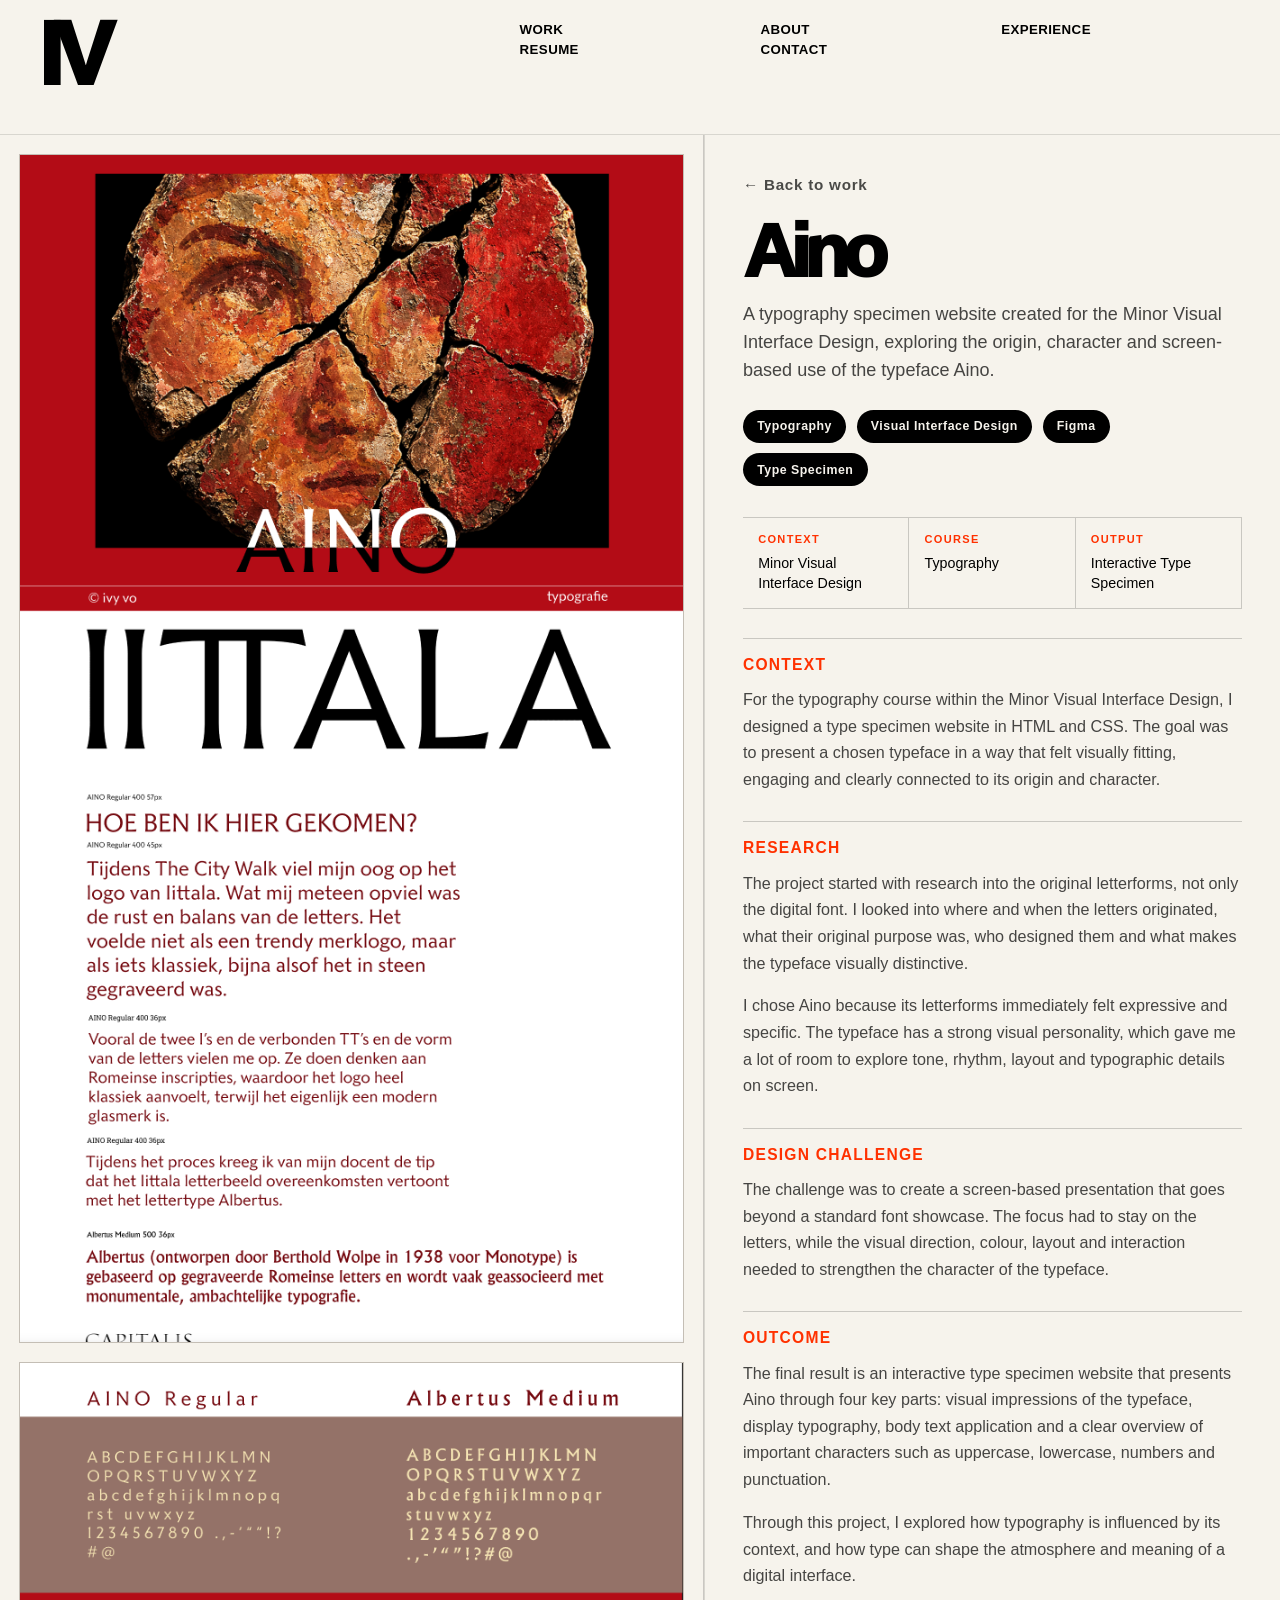
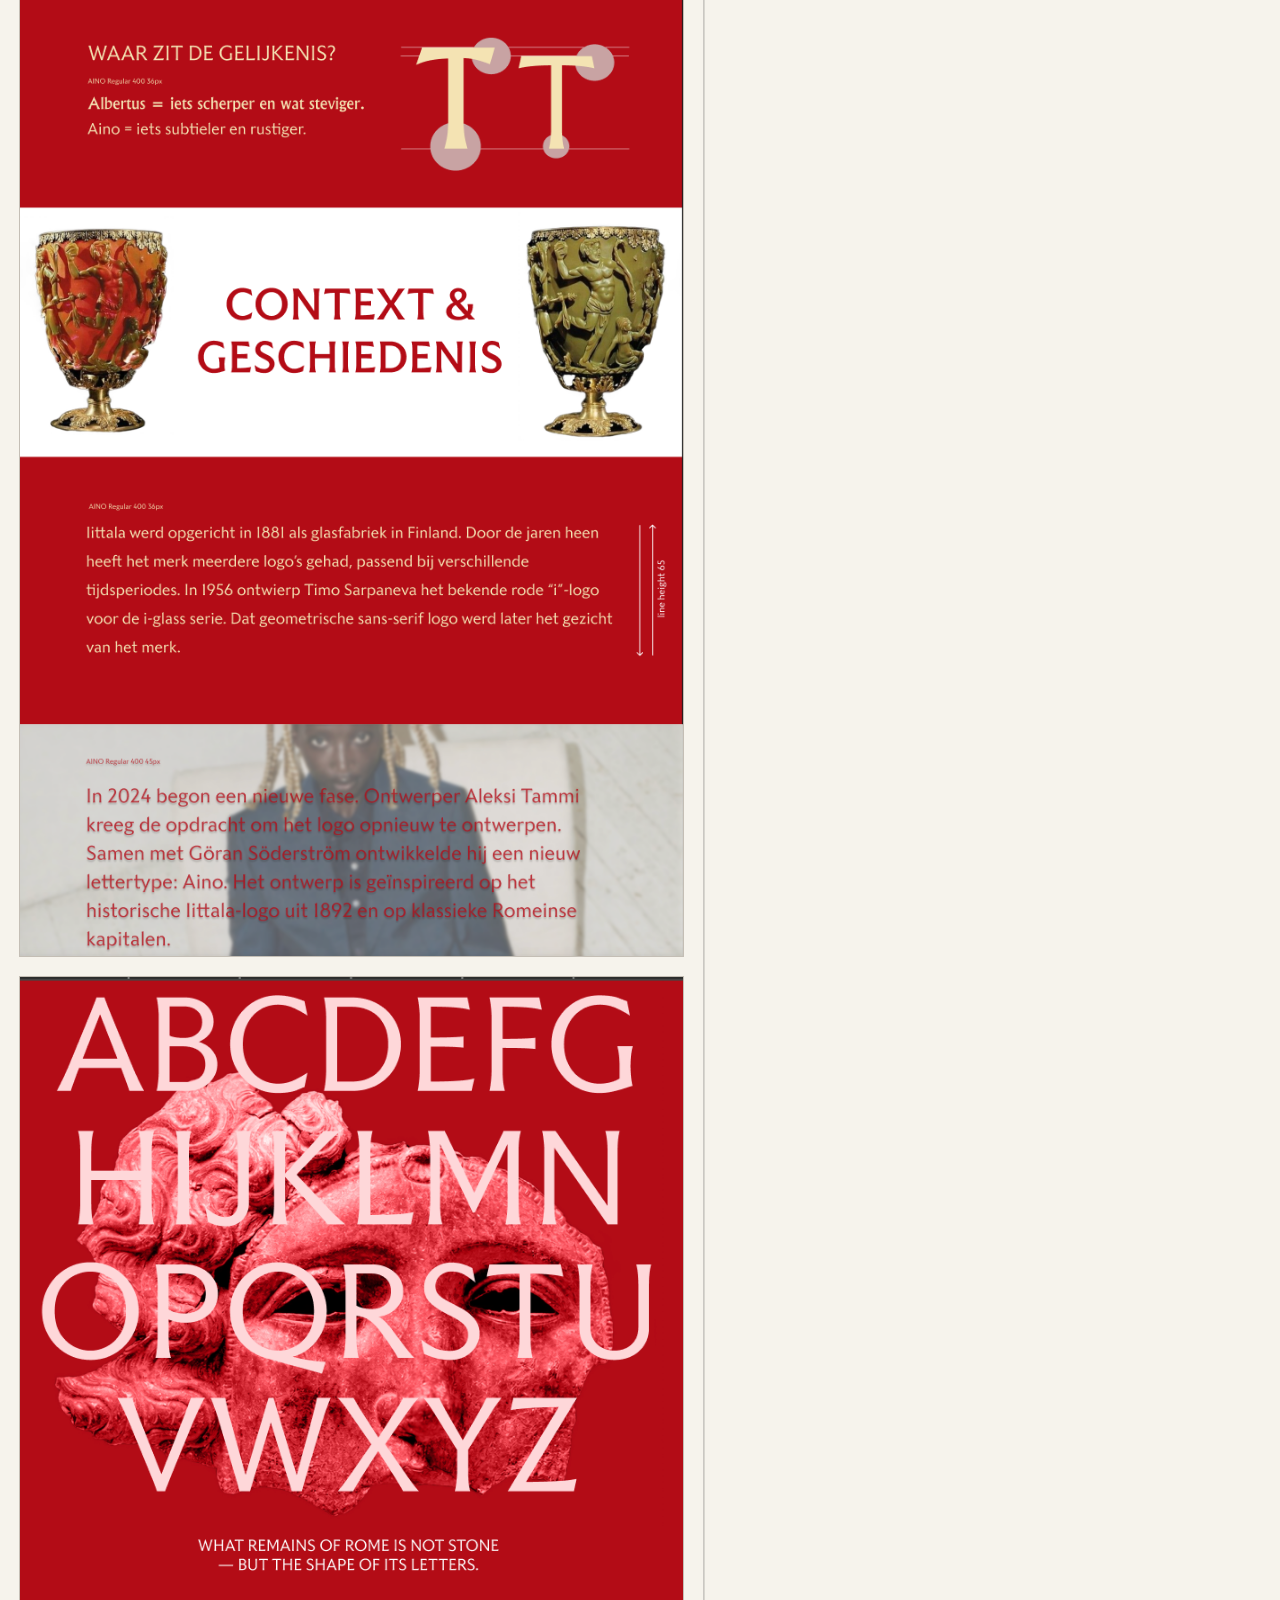
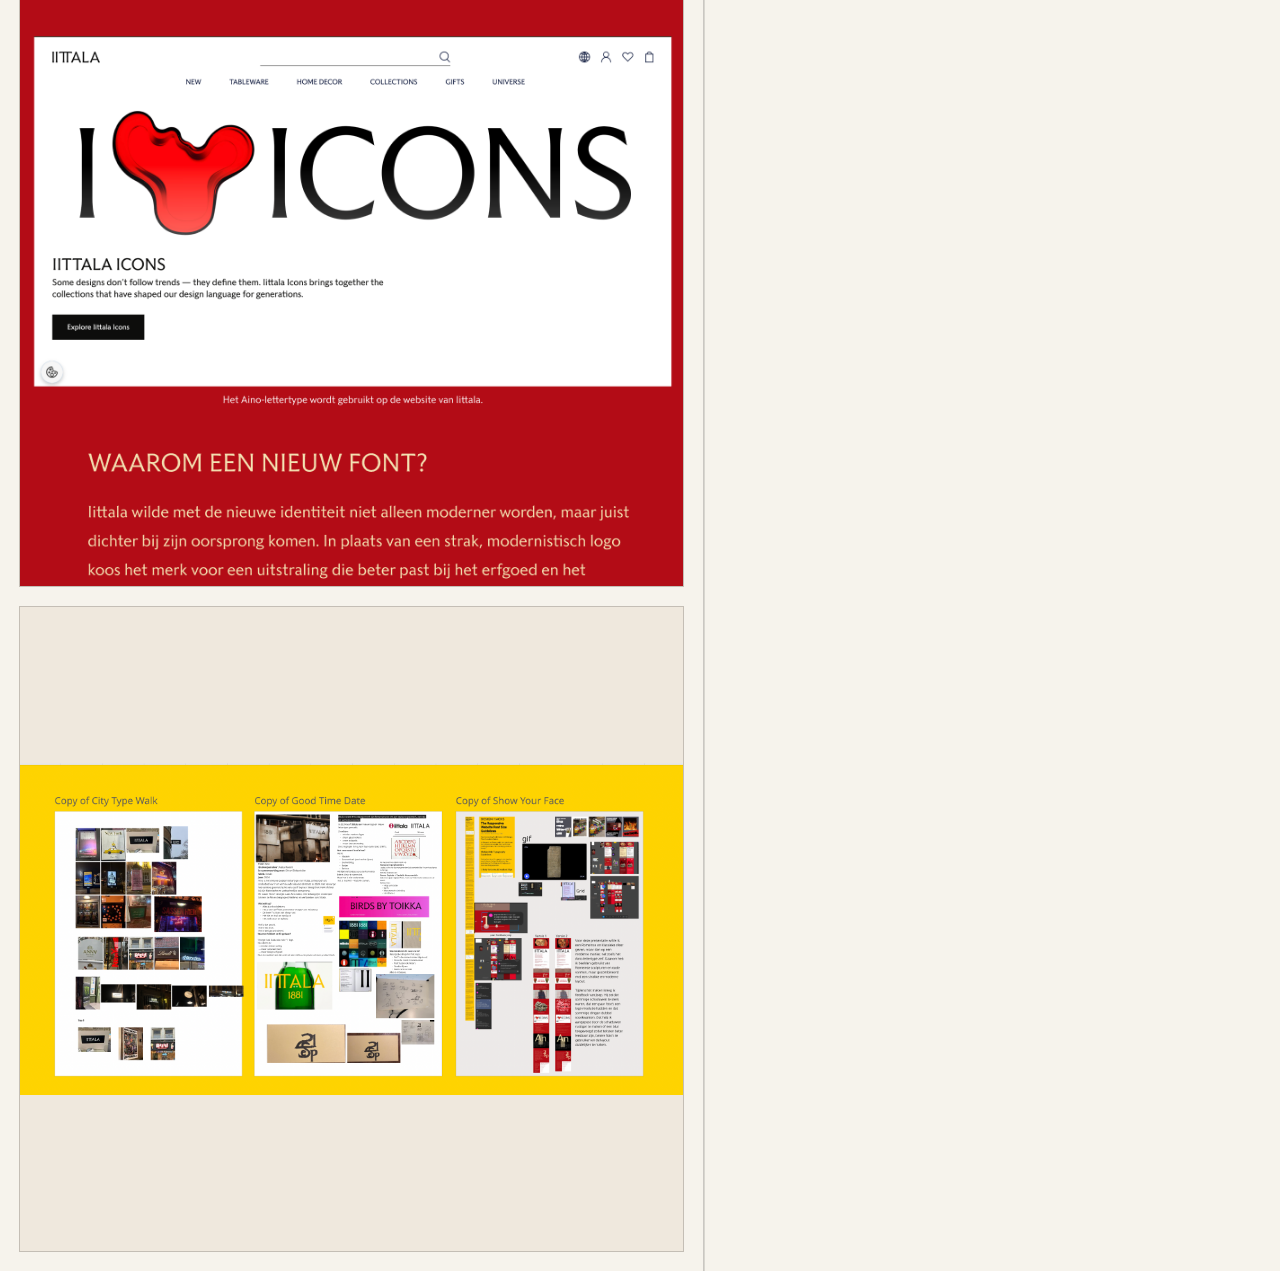
==== commit 64fe1294: "push" ====
--- a/aino.html
+++ b/aino.html
@@ -150,7 +150,7 @@
         <div class="case-tags">
           <span>Typography</span>
           <span>Visual Interface Design</span>
-          <span>HTML/CSS</span>
+          <span>Figma</span>
           <span>Type Specimen</span>
         </div>
 
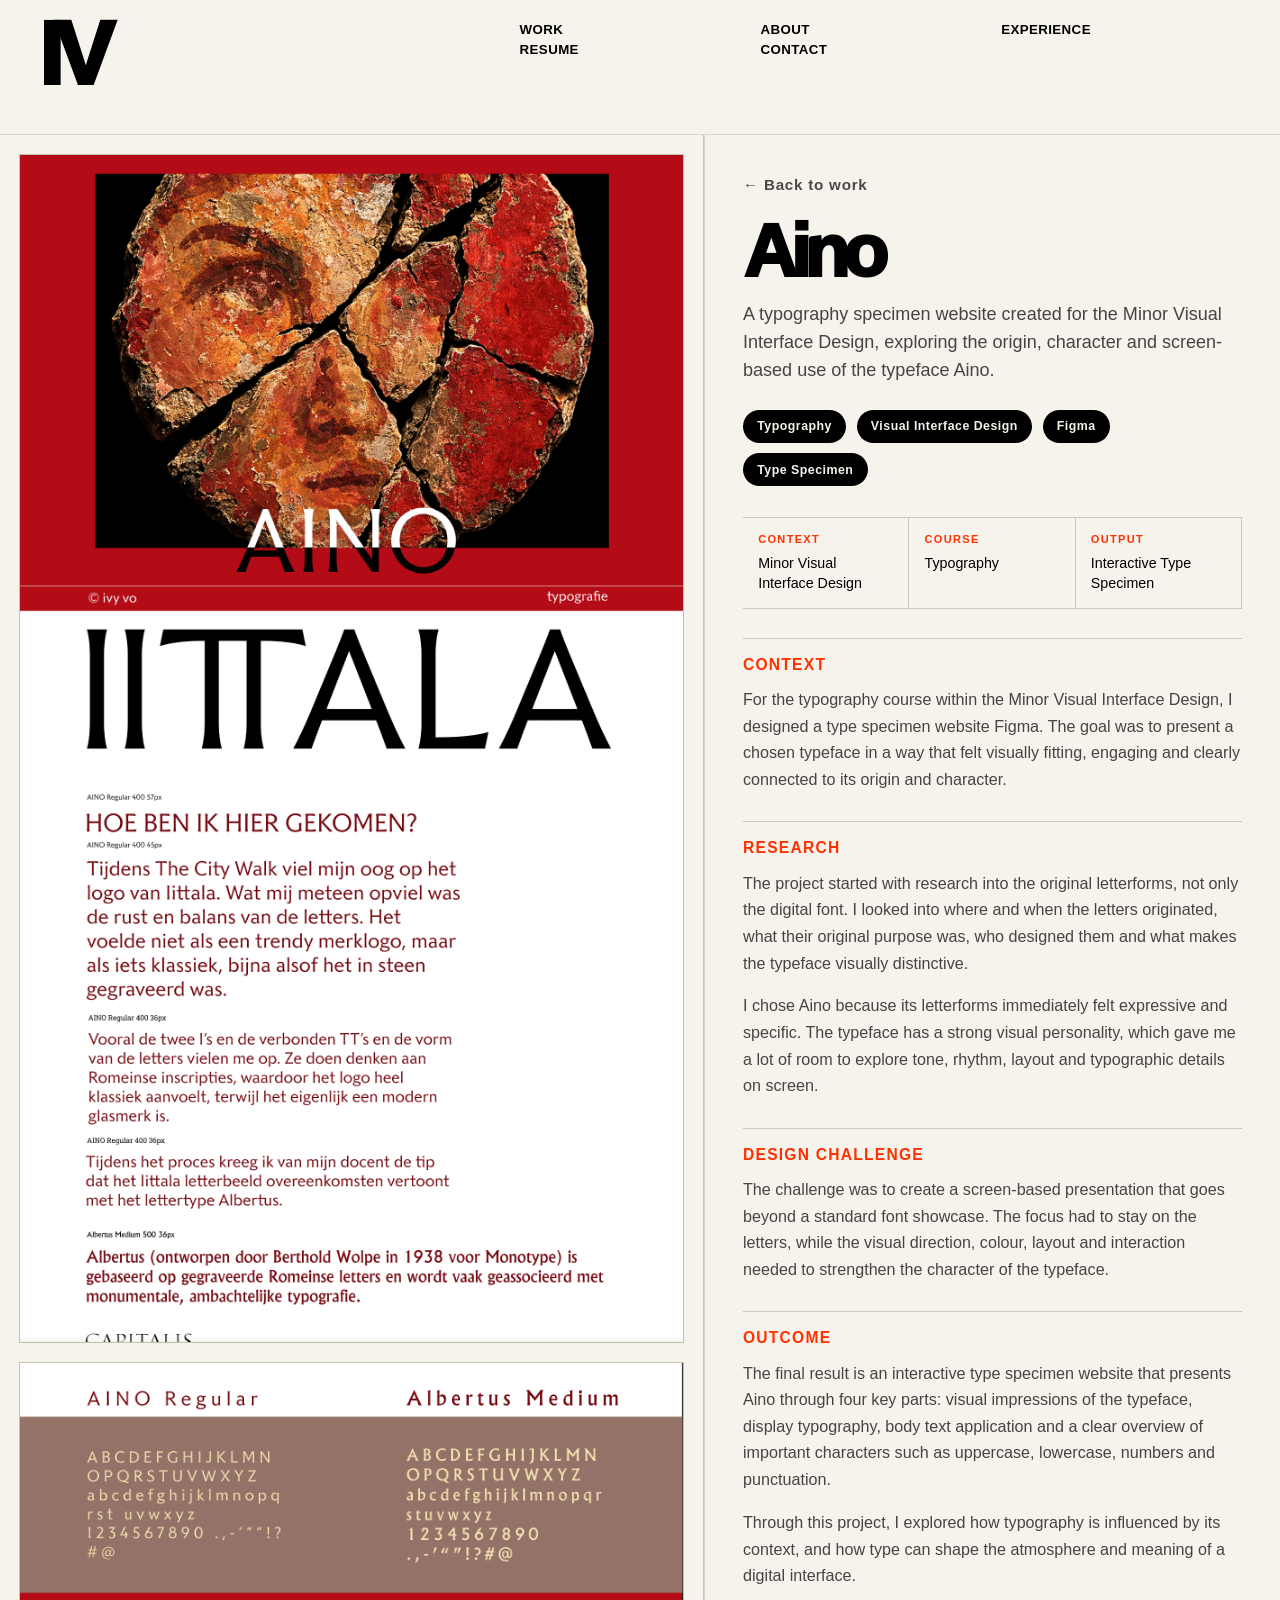
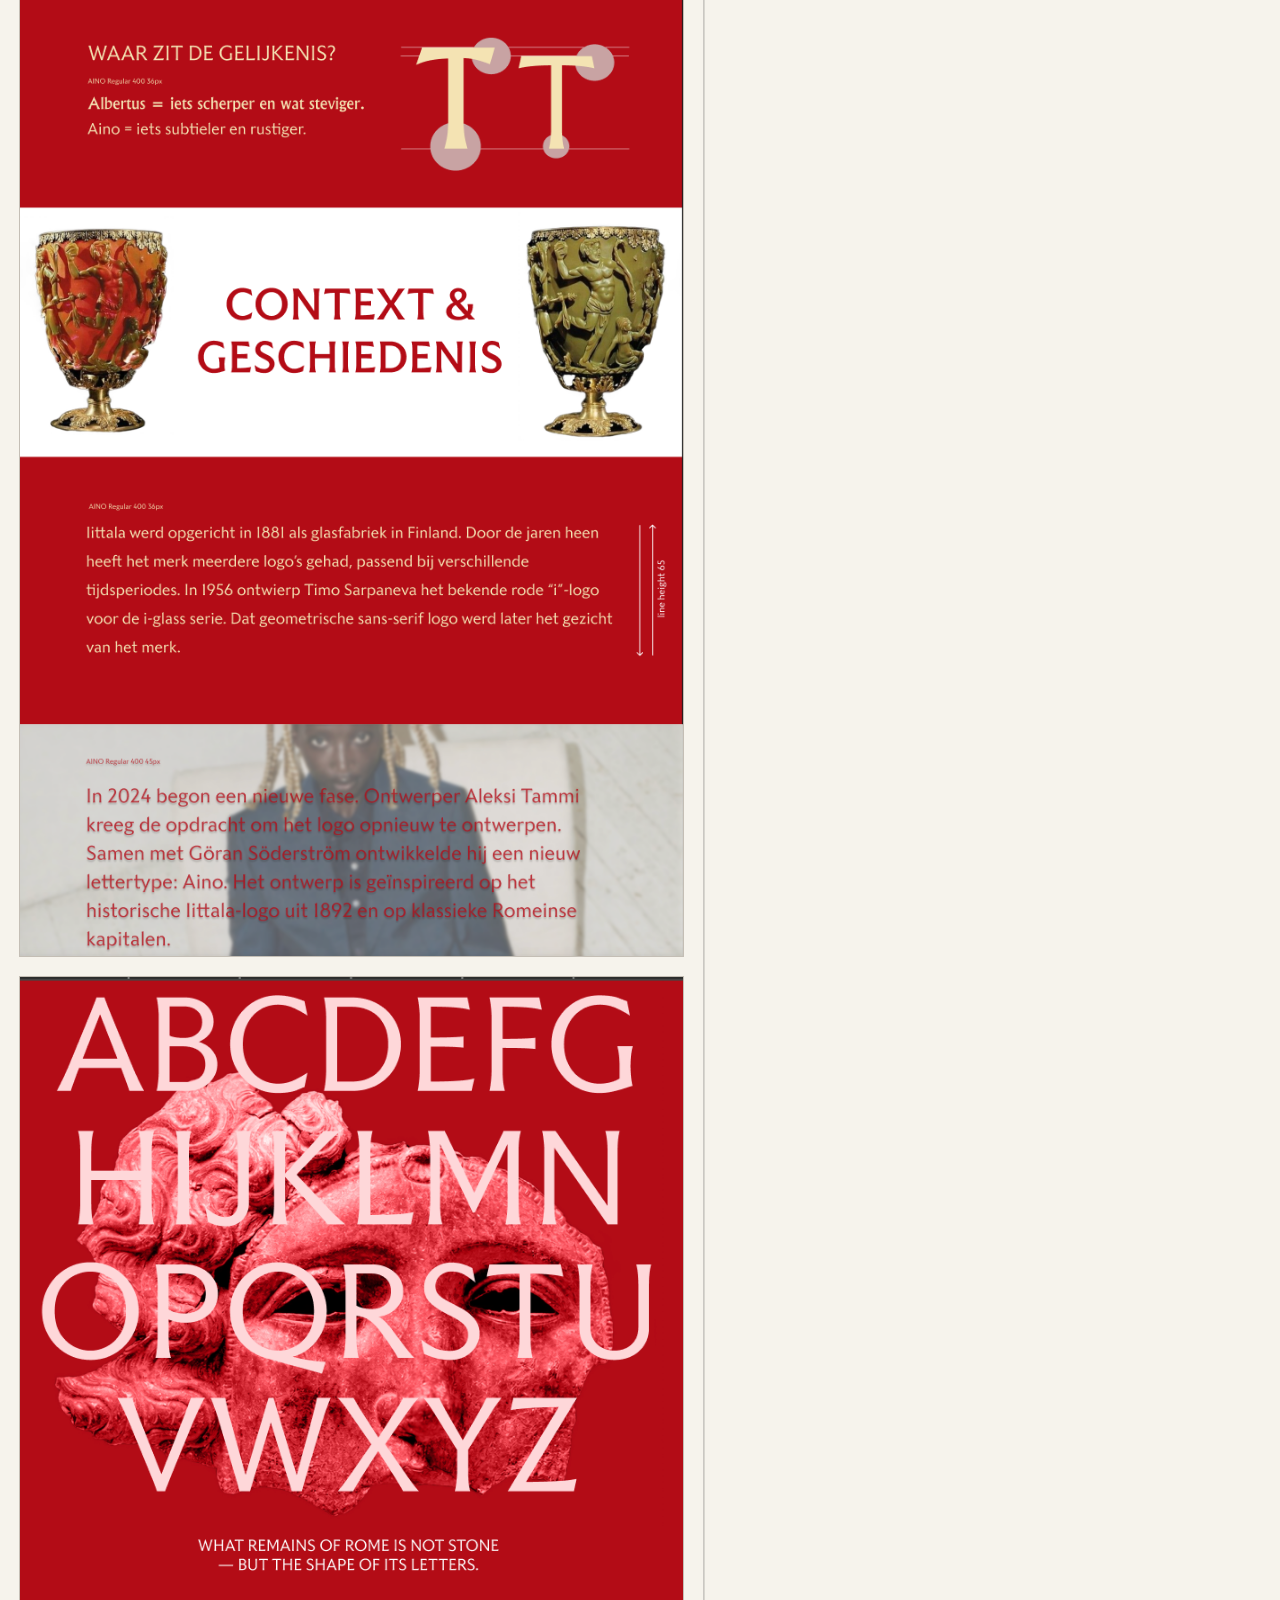
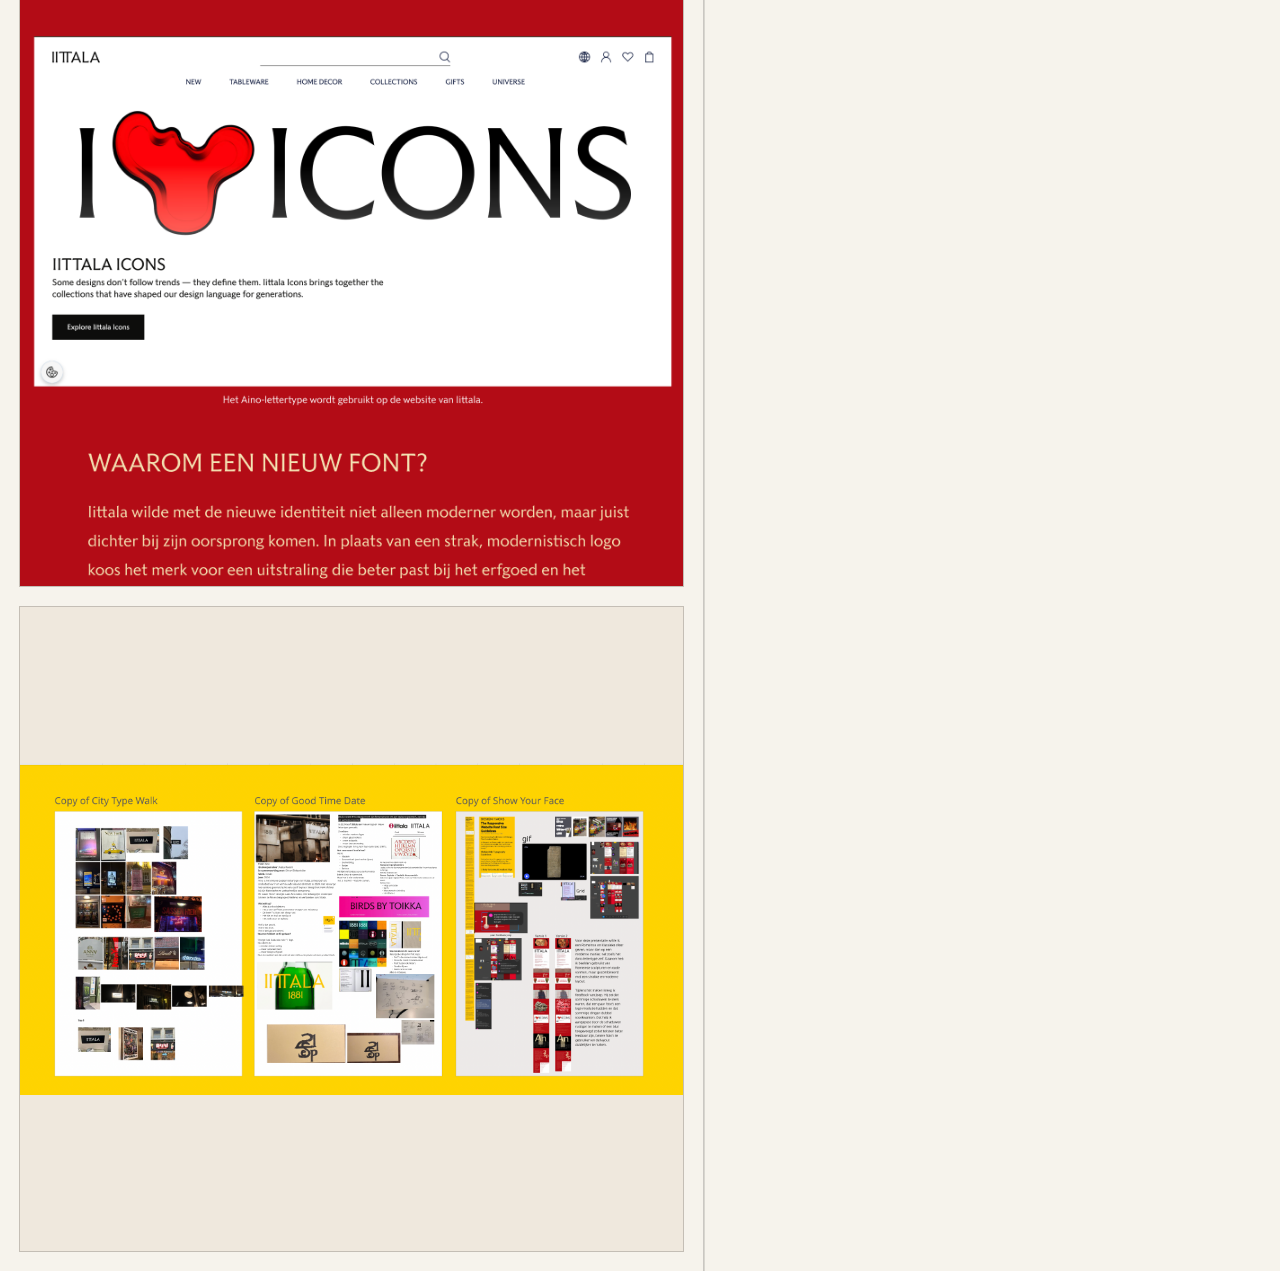
==== commit 507c4536: "push" ====
--- a/aino.html
+++ b/aino.html
@@ -181,7 +181,7 @@
 
           <p>
             For the typography course within the Minor Visual Interface Design, I designed
-            a type specimen website in HTML and CSS. The goal was to present a chosen
+            a type specimen website Figma. The goal was to present a chosen
             typeface in a way that felt visually fitting, engaging and clearly connected
             to its origin and character.
           </p>
--- a/style.css
+++ b/style.css
@@ -122,6 +122,7 @@
   will-change:transform;
 }
 
+
 /* tiny labels cinematic entrance */
 
 .tiny-label,
@@ -218,9 +219,9 @@
 .landing-video{
   position:absolute;
 
-  left:52%;
+  left:50%;
   top:27%;
- 
+
   transform:translate(-50%, -50%);
 
   width:min(68vw, 58rem);
@@ -232,13 +233,12 @@
 
   pointer-events:auto;
 
+  object-fit:contain;
+
   mix-blend-mode:multiply;
 
   opacity:.95;
-}
-
-.landing-video{
-  object-fit:contain;
+
   background:transparent;
 }
 
@@ -249,276 +249,350 @@
 .landing-video-fallback{
   position:absolute;
 
-  left:52%;
-  top:26%;
+  left:50%;
+  top:27%;
 
   transform:translate(-50%, -50%);
 
-  width:min(72vw, 62rem);
+  width:min(68vw, 58rem);
   height:42vh;
 
-  background:url("img/landing-poster.png") center / contain no-repeat;
+  background:url("img/cube.png") center / contain no-repeat;
 
   z-index:34;
 
   pointer-events:none;
 
   display:none;
+
+  mix-blend-mode:multiply;
 }
 
 .landing-video-fallback.is-visible{
   display:block;
 }
 
-@media(max-width:650px){
-
+/* =========================
+   SMALL CORNER DOTS
+========================= */
+
+.corner{
+  position:absolute;
+
+  top:1.5rem;
+
+  display:flex;
+  gap:.25rem;
+
+  z-index:80;
+}
+
+.corner-left{
+  left:1.5rem;
+}
+
+.corner-right{
+  right:1.5rem;
+}
+
+.corner span{
+  width:.3rem;
+  height:.3rem;
+
+  border-radius:50%;
+
+  background:var(--primary-red);
+}
+
+/* =========================
+   TINY LABELS
+========================= */
+
+
+.tiny-label{
+  position:absolute;
+
+  left:50%;
+  top:61%;
+
+  transform:translateX(-50%);
+
+  font-size:.48rem;
+
+  font-weight:950;
+
+  letter-spacing:.08em;
+
+  color:var(--black);
+
+  z-index:70;
+}
+
+.label-center{
+  left:50%;
+
+  transform:translateX(-50%);
+}
+
+/* =========================
+   CENTER TEXT
+========================= */
+
+.center-text{
+  position:absolute;
+
+  left:50%;
+  bottom:10.5%;
+
+  transform:translateX(-50%);
+
+  text-align:center;
+
+  width:min(90vw, 32rem);
+
+  z-index:80;
+}
+
+.center-text p{
+  font-size:clamp(.78rem, 1vw, 1.05rem);
+
+  line-height:1.05;
+
+  font-weight:950;
+
+  letter-spacing:-.04em;
+
+  margin-bottom:1rem;
+
+  color:var(--black);
+}
+
+.center-text small{
+  font-size:.48rem;
+
+  font-weight:900;
+
+  letter-spacing:.07em;
+
+  color:var(--primary-red);
+}
+
+/* =========================
+   BIG NAMES
+========================= */
+
+.big-name{
+  position:absolute;
+
+  bottom:-.8rem;
+
+  font-size:clamp(7rem, 22vw, 22rem);
+
+  line-height:.72;
+
+  font-weight:950;
+
+  letter-spacing:-.055em;
+
+  color:var(--primary-red);
+
+  z-index:20;
+
+  text-transform:uppercase;
+}
+
+.name-left{
+  left:1rem;
+}
+
+.name-right{
+  right:2.5rem;
+
+  letter-spacing:-.035em;
+}
+
+/* =========================
+   RESPONSIVE LANDING
+========================= */
+
+@media(max-width:900px){
+
+  .landing{
+    height:88vh;
+
+    padding:1.2rem;
+  }
+
+  .landing-video,
   .landing-video-fallback{
     left:50%;
     top:28%;
 
-    width:min(110vw, 34rem);
-    height:42vh;
-  }
-}
-
-/* =========================
-   SMALL CORNER DOTS
-========================= */
-
-.corner{
-  position:absolute;
-
-  top:1.5rem;
-
-  display:flex;
-  gap:.25rem;
-
-  z-index:80;
-}
-
-.corner-left{
-  left:1.5rem;
-}
-
-.corner-right{
-  right:1.5rem;
-}
-
-.corner span{
-  width:.3rem;
-  height:.3rem;
-
-  border-radius:50%;
-
-  background:var(--primary-red);
-}
-
-/* =========================
-   TINY LABELS
-========================= */
-
-.tiny-label{
-  position:absolute;
-
-  top:61%;
-
-  font-size:.45rem;
-
-  font-weight:950;
-
-  letter-spacing:.08em;
-
-  color:var(--black);
-
-  z-index:70;
-}
-
-.label-left{
-  left:33%;
-}
-
-.label-right{
-  right:35%;
-}
-
-/* =========================
-   CENTER TEXT
-========================= */
-
-.center-text{
-  position:absolute;
-
-  left:50%;
-  bottom:11%;
-
-  transform:translateX(-50%);
-
-  text-align:center;
-
-  width:min(90vw, 30rem);
-
-  z-index:80;
-}
-
-.center-text p{
-  font-size:clamp(.78rem, 1vw, 1.05rem);
-
-  line-height:1.05;
-
-  font-weight:950;
-
-  letter-spacing:-.04em;
-
-  margin-bottom:1.1rem;
-
-  color:var(--black);
-}
-
-.center-text small{
-  font-size:.48rem;
-
-  font-weight:900;
-
-  letter-spacing:.07em;
-
-  color:var(--primary-red);
-}
-
-
-/* =========================
-   SMALL CORNER DOTS
-========================= */
-
-.corner{
-  position:absolute;
-
-  top:1.5rem;
-
-  display:flex;
-  gap:.25rem;
-
-  z-index:30;
-}
-
-.corner-left{
-  left:1.5rem;
-}
-
-.corner-right{
-  right:1.5rem;
-}
-
-.corner span{
-  width:.3rem;
-  height:.3rem;
-
-  border-radius:50%;
-
-  background:var(--primary-red);
-}
-
-
-
-/* =========================
-   TINY LABELS
-========================= */
-
-.tiny-label{
-  position:absolute;
-
-  top:63%;
-
-  font-size:.45rem;
-
-  font-weight:950;
-
-  letter-spacing:.08em;
-
-  z-index:30;
-}
-
-.label-left{
-  left:34%;
-}
-
-.label-right{
-  right:38%;
-}
-
-/* =========================
-   CENTER TEXT
-========================= */
-
-.center-text{
-  position:absolute;
-
-  left:50%;
-  bottom:10%;
-
-  transform:translateX(-50%);
-
-  text-align:center;
-
-  width:22rem;
-
-  z-index:40;
-}
-
-.center-text p{
-  font-size:clamp(.75rem, 1vw, 1rem);
-
-  line-height:1.05;
-
-  font-weight:950;
-
-  letter-spacing:-.04em;
-
-  margin-bottom:.8rem;
-}
-
-.center-text small{
-  font-size:.45rem;
-
-  font-weight:900;
-
-  letter-spacing:.05em;
-}
-
-/* =========================
-   BIG NAMES
-========================= */
-
-.big-name{
-  position:absolute;
-
-  bottom:-.8rem;
-
-  font-size:clamp(7rem, 22vw, 22rem);
-
-  line-height:.72;
-
-  font-weight:950;
-
-  letter-spacing:-.055em;
-
-  color:var(--primary-red);
-
-  z-index:20;
-
-  text-transform:uppercase;
-}
-
-.name-left{
-  left:1rem;
-}
-
-.name-right{
-  right:2.5rem;
-
-  letter-spacing:-.035em;
-}
-
-
+    width:min(92vw, 38rem);
+  }
+
+  .tiny-label{
+    top:58%;
+  }
+
+  .label-left{
+    left:50%;
+
+    transform:translateX(-9.5rem);
+  }
+
+  .label-right{
+    left:50%;
+
+    transform:translateX(6.8rem);
+  }
+
+  .center-text{
+    bottom:15%;
+
+    width:min(82vw, 28rem);
+  }
+
+  .big-name{
+    bottom:-.35rem;
+
+    font-size:clamp(6rem, 24vw, 13rem);
+  }
+
+  .name-left{
+    left:.5rem;
+  }
+
+  .name-right{
+    right:1rem;
+  }
+}
+
+@media(max-width:650px){
+
+  .landing{
+    height:86vh;
+
+    padding:1rem;
+  }
+
+  .landing-video,
+  .landing-video-fallback{
+    left:50%;
+    top:27%;
+
+    width:min(105vw, 32rem);
+    max-height:38vh;
+  }
+
+  .landing-video-fallback{
+    height:38vh;
+  }
+
+  .tiny-label{
+    top:55.5%;
+
+    font-size:.42rem;
+  }
+
+  .label-left{
+    left:50%;
+
+    transform:translateX(-7.2rem);
+  }
+
+  .label-right{
+    left:50%;
+
+    transform:translateX(4.9rem);
+  }
+
+  .center-text{
+    bottom:18%;
+
+    width:min(86vw, 24rem);
+  }
+
+  .center-text p{
+    font-size:clamp(.7rem, 3.3vw, .95rem);
+
+    line-height:1.05;
+
+    margin-bottom:.8rem;
+  }
+
+  .center-text small{
+    font-size:.42rem;
+  }
+
+  .big-name{
+    bottom:.15rem;
+
+    font-size:clamp(5.3rem, 28vw, 9rem);
+  }
+
+  .name-left{
+    left:.45rem;
+  }
+
+  .name-right{
+    right:.6rem;
+  }
+}
+
+@media(max-width:430px){
+
+  .landing{
+    height:84vh;
+  }
+
+  .landing-video,
+  .landing-video-fallback{
+    top:26%;
+
+    width:min(112vw, 28rem);
+  }
+
+  .tiny-label{
+    top:53%;
+  }
+
+  .label-left{
+    transform:translateX(-6.2rem);
+  }
+
+  .label-right{
+    transform:translateX(4.1rem);
+  }
+
+  .center-text{
+    bottom:20%;
+
+    width:min(88vw, 20rem);
+  }
+
+  .center-text p{
+    font-size:clamp(.65rem, 3.6vw, .82rem);
+  }
+
+  .center-text small{
+    font-size:.38rem;
+  }
+
+  .big-name{
+    bottom:.4rem;
+
+    font-size:clamp(4.5rem, 29vw, 7.5rem);
+  }
+
+  .name-left{
+    left:.35rem;
+  }
+
+  .name-right{
+    right:.45rem;
+  }
+}
 
 /* =========================
    WORK SECTION
@@ -996,17 +1070,17 @@
 .about-layout{
   display:grid;
   grid-template-columns:.9fr 1.1fr;
-
   gap:1.2rem;
-
   align-items:stretch;
 }
 
 /* LEFT IMAGE CARD */
+
+
 
 .about-image-card{
   width:100%;
-
+  height:100%;
   min-height:42rem;
 
   border:1px solid rgba(255,255,255,.5);
@@ -1016,15 +1090,20 @@
   overflow:hidden;
 
   background:#111;
+
+  display:flex;
+  align-items:center;
+  justify-content:center;
 }
 
 .about-image-card img{
   width:100%;
-  height:100%;
+  height:70%;
 
   display:block;
 
   object-fit:cover;
+  object-position:center center;
 
   filter:
     contrast(.95)
@@ -1035,8 +1114,10 @@
 }
 
 .about-image-card:hover img{
-  transform:scale(1.04);
-}
+  transform:scale(1.03);
+}
+
+/* RIGHT CONTENT CARD */
 
 /* RIGHT CONTENT CARD */
 
@@ -1055,7 +1136,6 @@
 
   background:rgba(255,255,255,.025);
 }
-
 /* MAIN ABOUT TEXT */
 
 .about-text{
@@ -1249,6 +1329,7 @@
   .about-image-card{
     height:34rem;
   }
+  
 }
 
 @media(max-width:650px){
@@ -1272,8 +1353,14 @@
     padding:1.2rem;
   }
 
+  
   .about-image-card{
-    height:28rem;
+    height:34rem;
+    min-height:auto;
+  }
+
+  .about-image-card img{
+    height:100%;
   }
 
   .about-text p{
